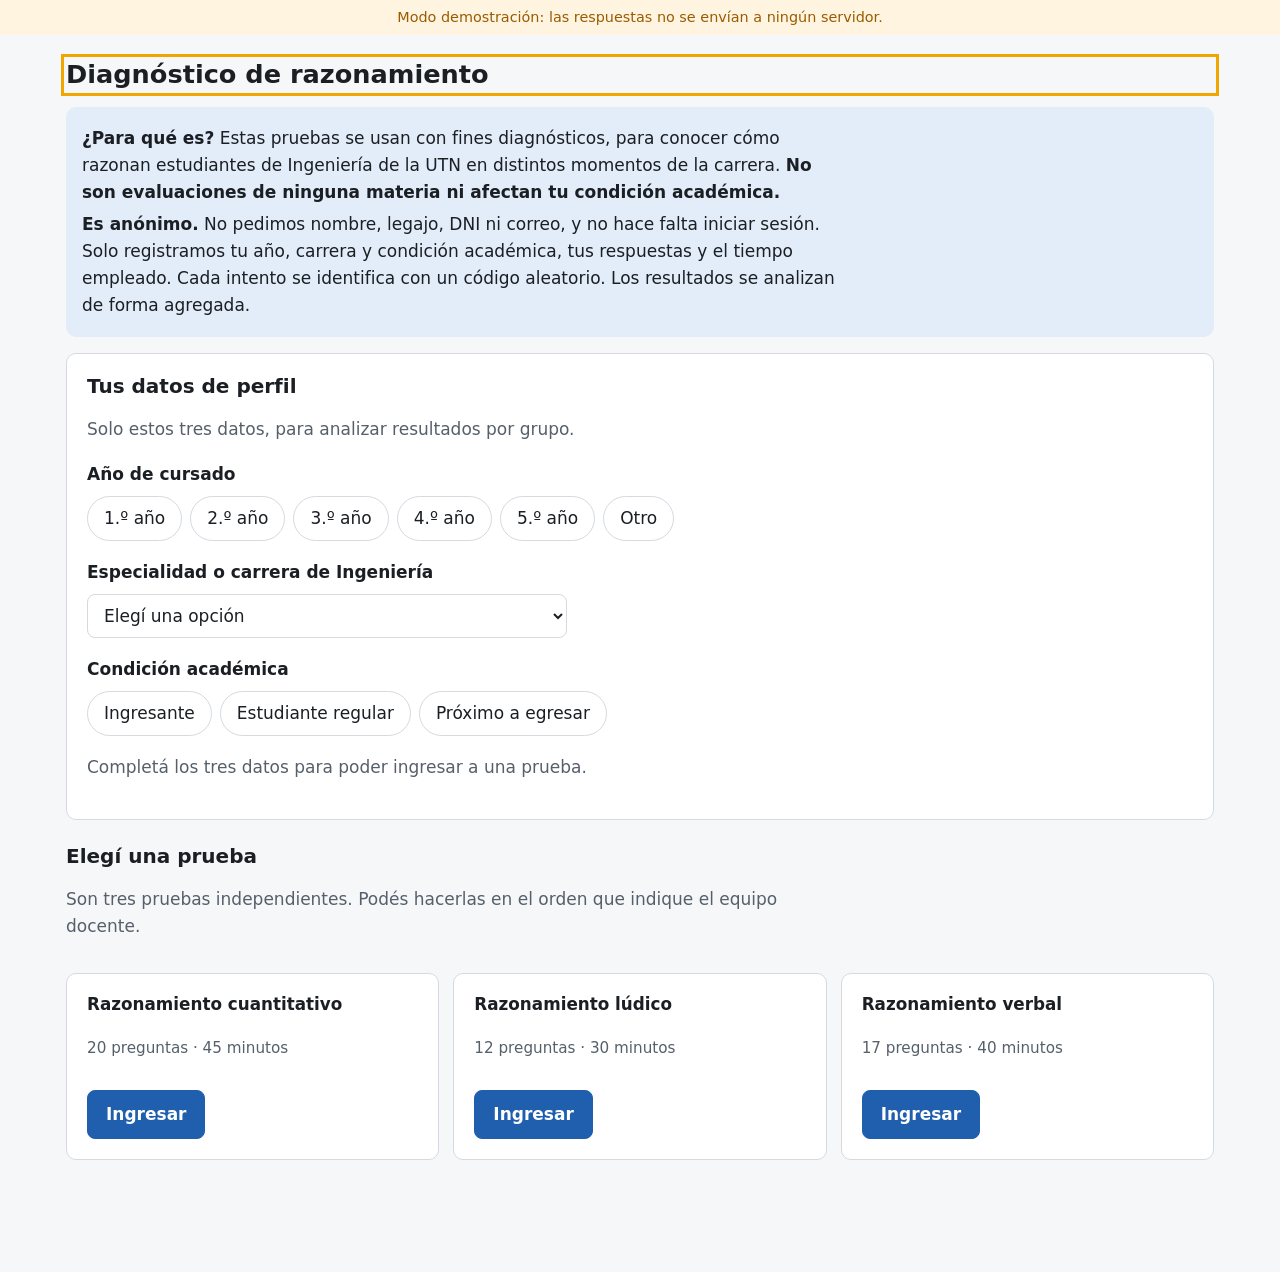
==== apps-script/Index.html @ efc40a33 "App de diagnóstico de razonamiento (ADM Test C) para Ingeniería UTN - App del estudiante (web/): per" ====
<!-- ARCHIVO GENERADO por tools/build.mjs a partir de web/. No editar a mano. -->
<!doctype html>
<html lang="es-AR">
<head>
  <meta charset="utf-8">
  <!-- URL del despliegue de Apps Script, solo si la app se aloja fuera de Apps Script.
       Vacío + abierto localmente = modo demostración (no envía nada). -->
  <meta name="adm-endpoint" content="">
  <title>Diagnóstico de razonamiento · UTN</title>
  <style>
:root {
  --bg: #f6f7f9;
  --surface: #ffffff;
  --surface-2: #eef1f5;
  --text: #1b1f24;
  --muted: #56606b;
  --border: #d5dae1;
  --accent: #1f5fae;
  --accent-contrast: #ffffff;
  --accent-soft: #e3edf9;
  --ok: #1d7a46;
  --warn: #9a5b00;
  --warn-soft: #fff4e0;
  --danger: #b3261e;
  --danger-soft: #fdecea;
  --focus: #f0a500;
  --radius: 10px;
  --read-width: 70ch;
  color-scheme: light;
}
@media (prefers-color-scheme: dark) {
  :root {
    --bg: #111418;
    --surface: #1a1f25;
    --surface-2: #232a32;
    --text: #e7eaee;
    --muted: #a3adb8;
    --border: #36404b;
    --accent: #7fb0f0;
    --accent-contrast: #0c1726;
    --accent-soft: #1d2d42;
    --ok: #6fd39b;
    --warn: #f3b760;
    --warn-soft: #3a2b12;
    --danger: #ff8a80;
    --danger-soft: #3d1c1a;
    color-scheme: dark;
  }
}

* { box-sizing: border-box; }
html { -webkit-text-size-adjust: 100%; }
body {
  margin: 0;
  background: var(--bg);
  color: var(--text);
  font: 17px/1.6 system-ui, -apple-system, "Segoe UI", Roboto, "Helvetica Neue", Arial, sans-serif;
}
main { max-width: 1180px; margin: 0 auto; padding: 16px 16px 96px; outline: none; }
h1, h2, h3 { line-height: 1.25; }
h1 { font-size: 1.6rem; margin: .5rem 0 1rem; }
h2 { font-size: 1.25rem; margin: 1.5rem 0 .75rem; }
h3 { font-size: 1.05rem; margin: 1rem 0 .5rem; }
p, li { max-width: var(--read-width); }
a { color: var(--accent); }
.muted { color: var(--muted); }
.loading { color: var(--muted); }

:focus-visible { outline: 3px solid var(--focus); outline-offset: 2px; }

.sr-only {
  position: absolute !important; width: 1px; height: 1px; padding: 0; margin: -1px;
  overflow: hidden; clip: rect(0 0 0 0); white-space: nowrap; border: 0;
}
.skip-link { position: absolute; left: 8px; top: -48px; background: var(--surface); padding: 8px 12px; z-index: 50; border-radius: 6px; }
.skip-link:focus { top: 8px; }
.demo-banner { background: var(--warn-soft); color: var(--warn); text-align: center; padding: 6px 12px; font-size: .9rem; }

/* ---------- Tarjetas y formularios ---------- */
.card {
  background: var(--surface); border: 1px solid var(--border); border-radius: var(--radius);
  padding: 20px; margin: 16px 0;
}
.notice { background: var(--accent-soft); border-radius: var(--radius); padding: 14px 16px; margin: 16px 0; }
.notice.warn { background: var(--warn-soft); color: var(--text); border-left: 4px solid var(--warn); }
.notice.danger { background: var(--danger-soft); border-left: 4px solid var(--danger); }
.notice p { margin: .25rem 0; }

fieldset { border: 0; padding: 0; margin: 0 0 18px; min-width: 0; }
legend { font-weight: 600; margin-bottom: 8px; padding: 0; }
.choice-row { display: flex; flex-wrap: wrap; gap: 8px; }
.chip { position: relative; }
.chip input { position: absolute; opacity: 0; inset: 0; margin: 0; cursor: pointer; }
.chip span {
  display: inline-block; padding: 8px 16px; border: 1px solid var(--border); border-radius: 999px;
  background: var(--surface); cursor: pointer; user-select: none;
}
.chip input:checked + span { background: var(--accent); color: var(--accent-contrast); border-color: var(--accent); }
.chip input:focus-visible + span { outline: 3px solid var(--focus); outline-offset: 2px; }
select {
  font: inherit; color: var(--text); background: var(--surface); border: 1px solid var(--border);
  border-radius: 8px; padding: 10px 12px; width: 100%; max-width: 480px;
}

.btn {
  font: inherit; font-weight: 600; cursor: pointer; border-radius: 8px; padding: 10px 18px;
  border: 1px solid var(--accent); background: var(--accent); color: var(--accent-contrast);
  min-height: 44px; display: inline-flex; align-items: center; gap: 6px; text-decoration: none;
}
.btn.secondary { background: transparent; color: var(--accent); }
.btn.ghost { background: transparent; border-color: transparent; color: var(--accent); padding-inline: 8px; }
.btn.danger { background: var(--danger); border-color: var(--danger); color: #fff; }
.btn[disabled] { opacity: .5; cursor: not-allowed; }
.actions { display: flex; flex-wrap: wrap; gap: 10px; margin-top: 16px; align-items: center; }

.tests { display: grid; gap: 14px; grid-template-columns: repeat(auto-fit, minmax(260px, 1fr)); }
.test-card { display: flex; flex-direction: column; gap: 6px; }
.test-card h3 { margin: 0; }
.test-card .meta { color: var(--muted); font-size: .95rem; }
.test-card .actions { margin-top: auto; padding-top: 8px; }
.badge { display: inline-block; font-size: .8rem; padding: 2px 8px; border-radius: 999px; background: var(--surface-2); color: var(--muted); }
.badge.warn { background: var(--warn-soft); color: var(--warn); }

dl.facts { display: grid; grid-template-columns: max-content 1fr; gap: 4px 16px; margin: 0; }
dl.facts dt { color: var(--muted); }
dl.facts dd { margin: 0; font-weight: 600; }

/* ---------- Barra de la prueba ---------- */
.test-bar {
  position: sticky; top: 0; z-index: 10; background: var(--surface); border-bottom: 1px solid var(--border);
  margin: -16px -16px 16px; padding: 10px 16px; display: flex; flex-wrap: wrap; gap: 8px 16px; align-items: center;
}
.test-bar .title { font-weight: 700; margin-right: auto; }
.timer {
  font-variant-numeric: tabular-nums; font-weight: 700; font-size: 1.15rem; padding: 4px 12px;
  border-radius: 8px; background: var(--surface-2);
}
.timer.warn { background: var(--warn-soft); color: var(--warn); }
.timer.danger { background: var(--danger-soft); color: var(--danger); }
.progress { color: var(--muted); font-size: .95rem; }

/* ---------- Layout pregunta + material ---------- */
.test-layout { display: grid; gap: 20px; }
.test-layout.with-material { grid-template-columns: minmax(0, 1fr); }
@media (min-width: 960px) {
  .test-layout.with-material { grid-template-columns: minmax(0, 1fr) minmax(0, 1.1fr); align-items: start; }
  .material { position: sticky; top: 76px; max-height: calc(100vh - 96px); overflow: auto; }
  .material-toggle { display: none !important; }
  .material .material-body[hidden] { display: block !important; }
}
.material {
  background: var(--surface); border: 1px solid var(--border); border-radius: var(--radius); padding: 16px 20px;
}
.material h2 { margin: 0 0 .5rem; font-size: 1.05rem; }
.material-head { display: flex; justify-content: space-between; align-items: center; gap: 8px; }
.material-body { font-size: 1rem; line-height: 1.7; }
.material-body p { text-indent: 0; }
.material-body strong { background: var(--accent-soft); padding: 0 2px; border-radius: 3px; }
ul.rules { padding-left: 1.2em; }
ul.rules li { margin: .3rem 0; }
@media (max-width: 959px) {
  .material-body { max-height: 55vh; overflow: auto; }
}

.question { background: var(--surface); border: 1px solid var(--border); border-radius: var(--radius); padding: 20px; }
.part-head { font-size: .95rem; margin-bottom: 12px; }
.part-head summary { cursor: pointer; font-weight: 600; color: var(--accent); }
.part-head .consigna { color: var(--muted); margin: .5rem 0 0; }
.q-number { font-size: 1.1rem; font-weight: 700; margin: 0 0 10px; }
.stem { margin-bottom: 16px; }
.stem p { margin: .5rem 0; }
.common { text-align: center; margin: 8px 0 14px; }
table.quantities { width: 100%; border-collapse: collapse; margin: 6px 0 18px; table-layout: fixed; }
table.quantities th, table.quantities td { border: 1px solid var(--border); padding: 10px 12px; text-align: center; vertical-align: middle; }
table.quantities th { background: var(--surface-2); }
blockquote.stimulus { margin: 0 0 14px; padding: 10px 16px; border-left: 4px solid var(--accent); background: var(--surface-2); border-radius: 0 8px 8px 0; }
blockquote.stimulus p { margin: .4rem 0; }
ol.roman { list-style: upper-roman; padding-left: 2.4em; }
ol.roman li { margin: .3rem 0; }

.options { display: grid; gap: 8px; }
.option {
  display: grid; grid-template-columns: auto auto 1fr; gap: 10px; align-items: center;
  border: 1px solid var(--border); border-radius: 8px; padding: 10px 14px; cursor: pointer; background: var(--surface);
}
.option:hover { border-color: var(--accent); }
.option input { width: 20px; height: 20px; margin: 0; accent-color: var(--accent); }
.option .letter { font-weight: 700; min-width: 1.4em; }
.option:has(input:checked) { border-color: var(--accent); background: var(--accent-soft); box-shadow: inset 0 0 0 1px var(--accent); }
.q-nav { display: grid; grid-template-columns: auto 1fr auto; gap: 10px; align-items: center; margin-top: 18px; }
.q-nav [data-accion=limpiar] { justify-self: center; }
@media (max-width: 480px) {
  .q-nav { grid-template-columns: 1fr 1fr; }
  .q-nav [data-accion=sig] { grid-column: 2; grid-row: 1; justify-content: center; }
  .q-nav [data-accion=ant] { justify-content: center; }
  .q-nav [data-accion=limpiar] { grid-column: 1 / -1; }
}

.grid-nav { margin-top: 20px; }
.grid-nav ol { list-style: none; padding: 0; margin: 0; display: flex; flex-wrap: wrap; gap: 6px; }
.grid-nav button {
  font: inherit; min-width: 44px; min-height: 44px; border-radius: 8px; cursor: pointer;
  border: 1px solid var(--border); background: var(--surface); color: var(--text);
}
.grid-nav button.answered { background: var(--accent-soft); border-color: var(--accent); }
.grid-nav button[aria-current="step"] { outline: 2px solid var(--accent); outline-offset: 1px; font-weight: 700; }
.legend-keys { display: flex; gap: 14px; font-size: .85rem; color: var(--muted); margin-top: 8px; flex-wrap: wrap; }
.legend-keys span::before { content: ""; display: inline-block; width: 12px; height: 12px; border-radius: 3px; margin-right: 6px; vertical-align: -1px; border: 1px solid var(--border); }
.legend-keys .k-ans::before { background: var(--accent-soft); border-color: var(--accent); }

/* ---------- Revisión ---------- */
table.review { width: 100%; border-collapse: collapse; }
table.review th, table.review td { text-align: left; padding: 8px 10px; border-bottom: 1px solid var(--border); }
table.review td.missing { color: var(--warn); font-weight: 600; }
.review-wrap { overflow-x: auto; }

/* ---------- Matemática ---------- */
.math { font-family: "Cambria Math", "STIX Two Math", "Times New Roman", serif; font-size: 1.12em; white-space: nowrap; }
.math i { font-style: italic; }
.math sup { font-size: .7em; line-height: 0; }
.math-block { text-align: left; }
.math-frac { display: inline-flex; flex-direction: column; vertical-align: middle; text-align: center; margin: 0 .15em; line-height: 1.2; }
.math-frac .num { border-bottom: 1px solid currentColor; padding: 0 .2em; }
.math-frac .den { padding: 0 .2em; }
.math-root { white-space: nowrap; }
.math-root .idx { font-size: .6em; margin-right: -.45em; vertical-align: .9em; line-height: 0; }
.math-root .rad { font-size: 1.1em; }
.math-root .radicand { border-top: 1px solid currentColor; padding: 0 .1em; }

/* ---------- Diálogo ---------- */
dialog {
  border: 1px solid var(--border); border-radius: var(--radius); background: var(--surface); color: var(--text);
  max-width: min(560px, calc(100vw - 32px)); padding: 20px 22px;
}
dialog::backdrop { background: rgba(0, 0, 0, .45); }
dialog h2 { margin-top: 0; }
.dlg-actions { display: flex; flex-wrap: wrap; gap: 10px; justify-content: flex-end; margin-top: 18px; }

@media (max-width: 600px) {
  body { font-size: 16.5px; }
  .card, .question { padding: 16px; }
  .test-bar .title { flex-basis: 100%; }
  table.quantities th, table.quantities td { padding: 8px 6px; }
}
@media (prefers-reduced-motion: reduce) { * { scroll-behavior: auto !important; } }

/* ---------- Código de acceso y resultado ---------- */
.code-input {
  font: inherit; font-size: 1.3rem; letter-spacing: .15em; text-transform: uppercase;
  color: var(--text); background: var(--surface); border: 1px solid var(--border); border-radius: 8px;
  padding: 10px 14px; width: 100%; max-width: 280px;
}
.code-input[aria-invalid="true"] { border-color: var(--danger); }
.form-error { color: var(--danger); font-weight: 600; min-height: 1.6em; margin: .5rem 0 0; }
.result-pct { margin: .25rem 0 .75rem; }
.result-pct .big { display: block; font-size: 2.6rem; font-weight: 800; line-height: 1.1; color: var(--accent); }

</style>
</head>
<body>
  <a class="skip-link" href="#app">Saltar al contenido</a>
  <div id="demo-banner" class="demo-banner" hidden>
    Modo demostración: las respuestas no se envían a ningún servidor.
  </div>
  <main id="app" tabindex="-1">
    <p class="loading">Cargando…</p>
    <noscript>Esta aplicación necesita JavaScript habilitado.</noscript>
  </main>
  <div id="sr-live" class="sr-only" aria-live="polite" aria-atomic="true"></div>
  <div id="sr-alert" class="sr-only" role="alert" aria-atomic="true"></div>

  <dialog id="dlg" aria-labelledby="dlg-title" aria-describedby="dlg-body">
    <h2 id="dlg-title"></h2>
    <div id="dlg-body"></div>
    <div class="dlg-actions" id="dlg-actions"></div>
  </dialog>

  <script>
/*
 * Contenido de las tres pruebas del "ADM Test C (práctica)".
 * Transcripción fiel del PDF, en el mismo orden. NO contiene la clave de
 * respuestas: la clave vive solo en el servidor (apps-script/Clave.gs).
 *
 * Las fórmulas se escriben en HTML (sup/sub, fracciones y raíces con CSS) y
 * cada expresión matemática lleva una lectura textual para lectores de
 * pantalla (clase .sr-only).
 *
 * Los campos `revision` documentan decisiones de transcripción para el
 * equipo docente; no se muestran a los estudiantes.
 */
(function (root) {
  'use strict';

  // Fracción apilada con lectura accesible "num sobre den".
  function frac(num, den, lectura) {
    return '<span class="math-frac" aria-hidden="true"><span class="num">' + num +
      '</span><span class="den">' + den + '</span></span><span class="sr-only">' +
      (lectura || '(' + num + ') sobre (' + den + ')') + '</span>';
  }
  // Raíz con índice opcional y radicando con vínculo (overline).
  function raiz(indice, radicando, lectura) {
    return '<span class="math-root" aria-hidden="true">' +
      (indice ? '<sup class="idx">' + indice + '</sup>' : '') +
      '<span class="rad">√</span><span class="radicand">' + radicando + '</span></span>' +
      '<span class="sr-only">' + lectura + '</span>';
  }
  function m(html) { return '<span class="math">' + html + '</span>'; }

  var COMPARACION = [
    { key: 'A', html: 'La cantidad A es mayor.' },
    { key: 'B', html: 'La cantidad B es mayor.' },
    { key: 'C', html: 'Las dos cantidades son iguales.' },
    { key: 'D', html: 'Con la información provista no se puede determinar la relación.' }
  ];
  function op(a, b, c, d, e) {
    var out = [];
    var arr = [a, b, c, d, e];
    for (var i = 0; i < arr.length; i++) {
      if (arr[i] !== undefined) out.push({ key: 'ABCDE'.charAt(i), html: arr[i] });
    }
    return out;
  }

  /* ------------------------------------------------------------------ */
  /* 1. RAZONAMIENTO CUANTITATIVO                                        */
  /* ------------------------------------------------------------------ */
  var cuantitativo = {
    id: 'cuantitativo',
    titulo: 'Razonamiento cuantitativo',
    minutos: 45,
    proposito: 'Mide la habilidad para usar conceptos matemáticos básicos en situaciones que exigen sentido común y discernimiento. No es un examen de matemática: en la mayoría de los casos se trata de interpretar datos y llegar a la respuesta con recursos mínimos.',
    reglasExtra: [
      'No se permite el uso de calculadora. Podés usar papel para notas y cálculos.',
      'Parte A (preguntas 1 a 10): comparación de cantidades, 4 opciones.',
      'Parte B (preguntas 11 a 20): resolución de problemas, 5 opciones.'
    ],
    partes: {
      A: {
        titulo: 'Parte A · Comparación de cantidades',
        consigna: 'Cada una de las preguntas 1 – 10 consiste en dos cantidades, <strong>CANTIDAD A</strong> y <strong>CANTIDAD B</strong>. Cuando existe información en común para ambas cantidades, ésta aparece en el centro, por encima de las dos cantidades. Usted debe comparar las cantidades A y B y responder con la opción (A, B, C, o D) que considere la mejor. Hay sólo <strong>UNA</strong> respuesta correcta para cada pregunta.'
      },
      B: {
        titulo: 'Parte B · Resolución de problemas',
        consigna: 'Cada una de las preguntas 11 – 20 tiene cinco opciones. Elija la que considere la mejor. Hay sólo <strong>UNA</strong> respuesta correcta para cada pregunta.'
      }
    },
    grupos: {},
    items: [
      { n: 1, parte: 'A', comun: '',
        cantidadA: m('<i>x</i><sup>2</sup> + <i>y</i>'),
        cantidadB: m('<i>x</i><sup>2</sup> − <i>y</i>'),
        opciones: COMPARACION },
      { n: 2, parte: 'A',
        comun: 'Para todo <i>x</i>, sea ' + m('<i>x</i><sup>2</sup> − 7<i>x</i> − 8 = (<i>x</i> − <i>p</i>)(<i>x</i> − <i>q</i>)'),
        cantidadA: m('<i>p</i>'), cantidadB: m('<i>q</i>'), opciones: COMPARACION },
      { n: 3, parte: 'A',
        comun: 'El promedio (media aritmética) de 2 enteros positivos es igual a 31. Cada uno de los enteros es mayor que 26.',
        cantidadA: 'El mayor de los dos enteros.', cantidadB: '36', opciones: COMPARACION },
      { n: 4, parte: 'A',
        comun: 'Para todo número real <i>p</i> y <i>r</i>, sea ' + m('<i>p</i> Ψ <i>r</i> = <i>pr</i> − <i>p</i> + <i>r</i>'),
        cantidadA: m('(−4) Ψ 5'), cantidadB: m('5 Ψ (−4)'), opciones: COMPARACION,
        revision: 'El operador del PDF es la letra griega Ψ (psi); se transcribió igual.' },
      { n: 5, parte: 'A',
        comun: 'Juana es más alta que Pedro y Pedro es más bajo que Laura',
        cantidadA: 'La altura de Juana', cantidadB: 'La altura de Laura', opciones: COMPARACION },
      { n: 6, parte: 'A', comun: '',
        cantidadA: 'El menor entero positivo que es divisible por 14 y 21',
        cantidadB: 'El menor entero positivo que es divisible por 14 y 28', opciones: COMPARACION },
      { n: 7, parte: 'A', comun: '',
        cantidadA: 'El valor del dato que se encuentra a 2,5 desvíos estándar de la media en un conjunto de datos cuyo desvío estándar es 3,0 y cuya media es 20,0',
        cantidadB: '27,5', opciones: COMPARACION },
      { n: 8, parte: 'A',
        comun: m('2<sup><i>n</i>+1</sup> = 126') + '<span class="sr-only"> (2 elevado a la n más 1, igual a 126)</span>',
        cantidadA: m('<i>n</i>'), cantidadB: '6', opciones: COMPARACION },
      { n: 9, parte: 'A',
        comun: m('<i>x</i> ≠ 2'),
        cantidadA: m('−|<i>x</i> − 2|') + '<span class="sr-only"> (menos el valor absoluto de x menos 2)</span>',
        cantidadB: m('|−<i>x</i> + 2|') + '<span class="sr-only"> (valor absoluto de menos x más 2)</span>',
        opciones: COMPARACION },
      { n: 10, parte: 'A',
        comun: m('7<i>x</i> + 3<i>y</i> = 12') + '<br>' + m('21<i>x</i> + 9<i>y</i> = 36'),
        cantidadA: m('<i>x</i>'), cantidadB: m('<i>y</i>'), opciones: COMPARACION },

      { n: 11, parte: 'B',
        enunciado: '<i>n</i> es un múltiplo de 5 y <i>n</i> es un múltiplo de 9. ¿Cuál(es) de las siguientes afirmaciones <strong><u>DEBE(N)</u></strong> ser verdadera(s)?' +
          '<ol class="roman"><li>n es impar</li><li>n es igual a 45</li><li>n es múltiplo de 15</li></ol>',
        opciones: op('Sólo I', 'Sólo II', 'Sólo III', 'I, II y III', 'Ninguna de las tres') },
      { n: 12, parte: 'B',
        enunciado: 'En una elección 20% de la gente que votó era del Partido X y el resto de los votantes era del Partido Y. Al decidir sobre cierto asunto todos los miembros votantes del Partido X votaron por NO y 60% del grupo total de votantes votaron por NO. ¿Qué porcentaje de los miembros del Partido Y votaron por NO?',
        opciones: op('20%', '40%', '50%', '60%', '100%') },
      { n: 13, parte: 'B',
        enunciado: 'Si se define la operación <span class="math">*</span> de la siguiente manera:' +
          '<p class="math-block">Para todo entero <i>m</i> tal que <i>m</i> es par, ' +
          m('(<i>m</i>)<sup>*</sup> = ' + raiz('<i>m</i>', '−<i>m</i>', 'raíz de índice m de menos m')) + '</p>' +
          '<p class="math-block">Para todo entero <i>m</i> tal que <i>m</i> es impar, ' +
          m('(<i>m</i>)<sup>*</sup> = ' + raiz('<i>m</i>', '<i>m</i>', 'raíz de índice m de m')) + '</p>' +
          'Entonces ¿cuál es el valor de ' + m('(2)<sup>*</sup> × (3)<sup>*</sup>') + '?',
        opciones: op(
          m(raiz('6', '6', 'raíz sexta de 6')),
          m(raiz('', '2', 'raíz cuadrada de 2') + ' × ' + raiz('3', '3', 'raíz cúbica de 3')),
          '6', '36', 'No tiene solución entre los números reales'),
        revision: 'En el PDF el índice de la raíz de la opción B es muy pequeño; el texto extraído confirma √2 × ∛3.' },
      { n: 14, parte: 'B',
        enunciado: m('(2<i>uv</i>)<sup>2</sup> + (<i>u</i><sup>2</sup> − <i>v</i><sup>2</sup>)<sup>2</sup> =') +
          '<span class="sr-only"> (2uv) al cuadrado más (u cuadrado menos v cuadrado) al cuadrado, igual a</span>',
        opciones: op(
          m('2<i>uv</i>'),
          m('<i>u</i><sup>2</sup> − <i>v</i><sup>2</sup>'),
          m('<i>u</i><sup>2</sup> + <i>v</i><sup>2</sup>'),
          m('(2<i>uv</i>)<sup>2</sup> + (<i>u</i><sup>2</sup> + <i>v</i><sup>2</sup>)<sup>2</sup>'),
          m('(<i>u</i><sup>2</sup> + <i>v</i><sup>2</sup>)<sup>2</sup>')) },
      { n: 15, parte: 'B',
        enunciado: 'María puede cortar el pasto de su jardín en <strong><i>x</i></strong> horas. Dos horas después de que María comenzara a cortar el pasto de su jardín comenzó a llover y María interrumpió su trabajo ¿Qué porción de su jardín quedó con el pasto sin cortar?',
        opciones: op(
          m(frac('2 − <i>x</i>', '<i>x</i>', '(2 menos x) sobre x')),
          m(frac('<i>x</i>', '2', 'x sobre 2')),
          m('<i>x</i> − 2'),
          m(frac('<i>x</i> − 2', '2', '(x menos 2) sobre 2')),
          m(frac('<i>x</i> − 2', '<i>x</i>', '(x menos 2) sobre x'))) },
      { n: 16, parte: 'B',
        enunciado: '<p class="math-block">Conjunto <i>S</i> de datos: 128, 119, 207, 116, 116, 107<br>Conjunto <i>R</i> de datos: 1579, 1548, 1600, 1567, 1500</p>¿En cuántas unidades es el rango del conjunto <i>S</i> mayor que el rango del conjunto <i>R</i>?',
        opciones: op('0', '10', '20', '30', '35') },
      { n: 17, parte: 'B',
        enunciado: 'Si <i>a</i> y <i>b</i> son enteros positivos pares ¿cuál(es) de los siguientes valores <strong><u>DEBE(N)</u></strong> ser par(es)?' +
          '<ol class="roman">' +
          '<li>' + m('<i>a</i><sup><i>b</i></sup>') + '<span class="sr-only"> (a elevado a la b)</span></li>' +
          '<li>' + m('(<i>a</i> + 1)<sup><i>b</i></sup>') + '<span class="sr-only"> (a más 1, elevado a la b)</span></li>' +
          '<li>' + m('<i>a</i><sup>(<i>b</i>+1)</sup>') + '<span class="sr-only"> (a elevado a la b más 1)</span></li></ol>',
        opciones: op('Sólo I', 'Sólo II', 'I y II solamente', 'I y III solamente', 'I, II y III') },
      { n: 18, parte: 'B',
        enunciado: 'La suma de dos números, <strong><i>x</i></strong> e <strong><i>y</i></strong>, es igual a dos veces su producto. Si <strong><i>x</i></strong> = 3 ¿cuál es el valor de <strong><i>y</i></strong>?',
        opciones: op(m(frac('1', '8')), m(frac('3', '5')), m(frac('3', '2')), m(frac('5', '3')), m(frac('7', '3'))) },
      { n: 19, parte: 'B',
        enunciado: 'Se tira una moneda 5 veces ¿Cuál es la probabilidad de que salga cara <strong><u>por lo menos</u></strong> una vez?',
        opciones: op(m(frac('1', '2')), m(frac('1', '5')), m(frac('1', '16')), m(frac('1', '32')), m(frac('31', '32'))) },
      { n: 20, parte: 'B',
        enunciado: '<strong><i>S</i></strong> es la suma de tres enteros consecutivos, el mayor de los cuales es <strong><i>x</i></strong>. En términos de <strong><i>S</i></strong> ¿cuál de las siguientes es la suma de tres enteros consecutivos, el menor de los cuales es <strong><i>x</i></strong>?',
        opciones: op(m('<i>S</i> − 6'), m('<i>S</i> − 3'), m('<i>S</i> + 3'), m('<i>S</i> + 6'), m('2<i>S</i>')) }
    ]
  };

  /* ------------------------------------------------------------------ */
  /* 2. RAZONAMIENTO LÚDICO                                              */
  /* ------------------------------------------------------------------ */
  var ludico = {
    id: 'ludico',
    titulo: 'Razonamiento lúdico',
    minutos: 30,
    proposito: 'Explora la habilidad para entender una estructura de relaciones entre personas, lugares, objetos o eventos ficticios, deducir nueva información a partir de esas relaciones y tomar decisiones que respeten las condiciones del problema.',
    reglasExtra: [
      'Las preguntas se agrupan en dos situaciones. Las reglas de cada situación se muestran junto a sus preguntas y podés volver a consultarlas en cualquier momento.',
      'Todas las preguntas tienen 5 opciones.'
    ],
    consigna: 'Cada pregunta está basada en una situación y un conjunto de condiciones, reglas y/o restricciones. Para cada pregunta elija la opción que considere la mejor. Hay sólo <strong>UNA</strong> respuesta correcta para cada pregunta.',
    partes: {},
    grupos: {
      futbol: {
        titulo: 'Preguntas 1 – 5 · Situación y reglas',
        etiqueta: 'reglas',
        html: '<p>En una división regional de fútbol hay seis equipos: J, K, L, M, N y O. Durante la temporada, todos los equipos juegan a las 10 de la mañana de cada sábado. Cada equipo debe jugar contra cada uno de los otros equipos una y sólo una vez durante toda la temporada.</p>' +
          '<ul class="rules"><li>J juega primero contra M y segundo contra O</li><li>K juega primero N y tercero contra L</li><li>L juega primero contra O</li></ul>',
        revision: 'Regla 2: el PDF dice "K juega primero N" (sin "contra"). Se mantuvo literal.'
      },
      oficinas: {
        titulo: 'Preguntas 6 – 12 · Situación y reglas',
        etiqueta: 'reglas',
        html: '<p>Siete empleados — J, K, L, M, N, O y P — serán asignados a cuatro oficinas — 101, 102, 103 y 104. A cada una de las tres primeras oficinas podrán ser asignados dos empleados. A la oficina 104 se podrá asignar solamente un empleado.</p>' +
          '<ul class="rules"><li>Ni J ni N serán asignados a una oficina con K</li><li>L no será asignado a una oficina con M</li><li>Si O no es asignado a una oficina con M, entonces O es asignado a una oficina con P</li></ul>'
      }
    },
    items: [
      { n: 1, grupo: 'futbol', enunciado: '¿Cuál de las siguientes opciones representa los pares de equipos que juegan el primer sábado?',
        opciones: op('J y K; L y O; M y N', 'J y K; L y N; M y O', 'J y L; K y N; M y O', 'J y M; K y L; N y O', 'J y M; K y N; L y O') },
      { n: 2, grupo: 'futbol', enunciado: '¿Contra cuál de los siguientes equipos K debe jugar segundo?',
        opciones: op('J', 'L', 'M', 'N', 'O') },
      { n: 3, grupo: 'futbol', enunciado: '¿Cuál es el número total de partidos que cada equipo debe jugar durante la temporada?',
        opciones: op('3', '4', '5', '6', '7') },
      { n: 4, grupo: 'futbol', enunciado: 'Si M gana 5 partidos ¿cuál de las siguientes afirmaciones debe ser verdadera?',
        opciones: op('J pierde 5 partidos', 'J gana 4 partidos', 'J gana su primer partido', 'K gana 5 partidos', 'K pierde por lo menos un partido') },
      { n: 5, grupo: 'futbol', enunciado: 'El último conjunto de partidos podría ser entre los equipos',
        opciones: op('J y K; L y O; M y N', 'J y L; K y O; M y N', 'J y M; K y L; N y O', 'J y N; K y L; M y O', 'J y O; K y N; L y M') },
      { n: 6, grupo: 'oficinas', enunciado: '¿Cuáles de los siguientes tres pares de empleados pueden ser asignados a las tres primeras oficinas?',
        opciones: op('J y N; K y P; L y M', 'J y N; K y L; O y P', 'J y K; L y P; N y O', 'J y L; K y N; M y O', 'J y P; L y N; K y O') },
      { n: 7, grupo: 'oficinas', enunciado: 'Si L es asignado a una oficina con P ¿cuál de las siguientes afirmaciones debe ser verdadera?',
        opciones: op('K es asignado a una oficina con M', 'K es asignado a una oficina con N', 'J es asignado a una oficina con M', 'K es asignado a la 104', 'J es asignado a la 104') },
      { n: 8, grupo: 'oficinas', enunciado: 'Si L es asignado a la 104 ¿Cuál de los siguientes debe ser asignado a una oficina con J?',
        opciones: op('K', 'M', 'N', 'O', 'P') },
      { n: 9, grupo: 'oficinas', enunciado: 'Si J es asignado a una oficina con M ¿cuál de las siguientes afirmaciones debe ser verdadera?',
        opciones: op('K es asignado a la 104', 'L es asignado a la 104', 'N es asignado a la 104', 'L es asignado a una oficina con K o con N', 'P es asignado a una oficina con K o con N') },
      { n: 10, grupo: 'oficinas', enunciado: 'Si K es asignado a una oficina con P ¿cuál de las siguientes es una lista completa y exacta de los empleados que podrían ser asignados a la 104?',
        opciones: op('J', 'L', 'J, L', 'L, N', 'J, L, N') },
      { n: 11, grupo: 'oficinas', enunciado: 'Si P es asignado a una oficina con N ¿cuál de las siguientes afirmaciones <strong><u>NO PUEDE</u></strong> ser verdadera?',
        opciones: op('O es asignado a una oficina con M', 'K es asignado a una oficina con L', 'J es asignado a la 104', 'K es asignado a la 104', 'L es asignado a la 104') },
      { n: 12, grupo: 'oficinas', enunciado: 'Si P es asignado la 104 ¿cuál es el número total de posibles agrupamientos de los empleados en tres pares de compañeros de oficina?',
        opciones: op('1', '2', '3', '4', '5'),
        revision: 'El PDF dice "Si P es asignado la 104" (falta "a"). Se mantuvo literal.' }
    ]
  };

  /* ------------------------------------------------------------------ */
  /* 3. RAZONAMIENTO VERBAL                                              */
  /* ------------------------------------------------------------------ */
  var verbal = {
    id: 'verbal',
    titulo: 'Razonamiento verbal',
    minutos: 40,
    proposito: 'Mide la habilidad para razonar en situaciones en las que el uso del lenguaje es crucial para resolver problemas: comprensión de textos y análisis de argumentos.',
    reglasExtra: [
      'Parte A (preguntas 1 a 11): un texto corto con 4 preguntas y un texto largo con 7 preguntas. Los textos completos quedan disponibles durante toda la prueba.',
      'Parte B (preguntas 12 a 17): razonamiento crítico sobre situaciones diversas.',
      'Respondé usando solo la lógica interna del texto, sin recurrir a conocimientos previos sobre el tema.'
    ],
    partes: {
      A: {
        titulo: 'Parte A · Manejo de texto',
        consigna: 'Cada texto de este grupo está seguido por preguntas basadas en su contenido. Después de leer el texto elija la mejor opción para responder la correspondiente pregunta. Responda cada pregunta sobre la base de lo que está <strong>explícito</strong> o <strong>implícito</strong> en el texto.'
      },
      B: {
        titulo: 'Parte B · Razonamiento crítico',
        consigna: 'Analice la situación sobre la cual se basa cada una de las siguientes preguntas. Luego elija la opción que representa la mejor respuesta.'
      }
    },
    grupos: {
      piel: {
        titulo: 'Texto de las preguntas 1 – 4',
        etiqueta: 'texto',
        html: '<p>Aunque gran cantidad de organismos patogénicos constantemente se ponen en contacto con la piel, éstos hallan en ella un medio ambiente muy desfavorable y, si no existe una herida, tienen gran dificultad para colonizarla. Esta capacidad “auto-esterilizante” de la piel es resultado de la tendencia que tienen todos los ecosistemas bien desarrollados hacia la homeostasis, o el mantenimiento del status quo.</p>' +
          '<p>Las especies que típicamente viven en el suelo, agua y otras partes raramente se reproducen en la piel. La piel indemne es también desfavorable para la mayor parte de los patógenos humanos. La piel es demasiado ácida o demasiado árida para algunas especies. El constante recambio de las capas superficiales de la piel dificulta aún más la posibilidad de que se establezcan invasores. El mecanismo de defensa más interesante, sin embargo, es resultado de las actividades metabólicas de la <strong>flora residente</strong>. Los <strong>ácidos grasos insaturados</strong>, un importante componente de los lípidos que se encuentran en <strong>el sebo que se junta en la superficie de la piel</strong>, inhiben el crecimiento de varios <strong>patógenos cutáneos bacterianos y micóticos</strong> (hongos). Estos ácidos son el producto metabólico de <strong>ciertos miembros gram-positivos de la comunidad cutánea</strong>, los cuales degradan los <strong>lípidos más complejos</strong> que se encuentran en secreciones de sebo más nuevas.</p>'
      },
      tolstoi: {
        titulo: 'Texto de las preguntas 5 – 11',
        etiqueta: 'texto',
        html: '<p><strong>“Las obras maestras son mudas,” escribió Flaubert. “Tienen el aspecto sereno de los mismísimos productos de la naturaleza, de los grandes animales y las montañas.”</strong> Flaubert bien podría haber estado hablando de <i>La Guerra y la Paz</i>, aquella obra vasta, silenciosa, insondable y simple que provoca un sinfín de preguntas a través de la majestuosidad de su ser. La simpleza de Tolstoi es “arrolladora”, dice Bayley, el crítico, “desconcertante” porque proviene de “la impresión casual que Tolstoi tiene de que el mundo es tal cual él lo ve.” Al igual que otros escritores rusos del siglo XIX, Tolstoi es “notable” porque “dice lo que quiere decir”, pero se aparta de todos los demás y de la mayor parte de los escritores occidentales por su identificación con la vida, identificación que es tan completa que nos hace olvidar que es un artista. Él es el centro de su trabajo pero su egocentrismo es de una clase especial. Goethe, por ejemplo, dice Bayley, “se preocupaba nada más que por él mismo. Tolstoi era nada más que él mismo.”</p>' +
          '<p>A pesar de sus variados modos de escritura y de la multiplicidad de personajes en su ficción, Tolstoi y su obra son uno. La famosa “conversión” en su adultez media, relatada con emoción en <i>Confesión</i>, fue la cumbre de su vida espiritual temprana y no un desvío de ella. Los cambios aparentemente fundamentales que lo llevaron de la narrativa épica a la parábola dogmática, de una actitud gozosa y optimista hacia la vida al pesimismo y al cinismo, de <i>La Guerra y la Paz</i> a <i>La Sonata Kreutzer</i>, provinieron de las mismas profundidades inquietas e impresionables de un espíritu independiente que anhelaba llegar a la verdad de su experiencia. “La verdad es mi héroe,” escribió Tolstoi en su juventud, cuando narraba las vicisitudes de la batalla de Sebastopol. La verdad siguió siendo su héroe — la suya propia, no la verdad de los otros. Los otros caían de bruces frente a Napoleón, creían que un solo hombre podría cambiar los destinos de naciones, adherían a rituales sin significado, formaban sus gustos de acuerdo a los cánones establecidos del arte. Tolstoi revirtió todos los preconceptos; y con cada reversión derrocó el “sistema”, la “máquina”, la creencia ungida externamente, el comportamiento convencional para así favorecer la vida asistemática, impulsiva, una vida de motivaciones internas y de soluciones basadas en el pensamiento independiente.</p>' +
          '<p>En su obra lo artificial y lo genuino son siempre exhibidos en dramática oposición: el supuestamente grande Napoleón y el verdaderamente grande e ignorado Capitán Tushin, o la verdadera experiencia en el campo de batalla de Nicolás Rostov y su posterior relato de la misma. Lo simple es siempre enfrentado a lo ornamentado, el conocimiento ganado de la experiencia a las aseveraciones de creencias prestadas. <strong>La mágica simpleza de Tolstoi</strong> es el producto de estas tensiones; su obra es un registro de las preguntas que se formuló a sí mismo y de las respuestas que encontró en su búsqueda. Los más grandes personajes de su narrativa ejemplifican esta búsqueda y su felicidad depende de la magnitud de sus respuestas. Tolstoi quería la felicidad pero sólo la felicidad ganada con esfuerzo, la realización emocional y la claridad intelectual que sólo podían venir como premio de un esfuerzo supremo. Despreciaba las satisfacciones menores.</p>'
      },
      serpientes: {
        titulo: 'Texto de las preguntas 13 – 14',
        etiqueta: 'texto',
        html: '<p>En cierta área pantanosa, tanto la muy venenosa serpiente de coral como una clase de serpiente mucho menos venenosa tienen bandas rojas, negras y blancas. A sólo 100 kilómetros de distancia, en un área más seca, la variedad local de serpiente de coral carece de bandas rojas. En ese mismo lugar, la especie de serpiente menos venenosa también carece de bandas rojas. La explicación es que, en ambos hábitats, la cuidadosa imitación de la serpiente de coral le garantiza a la variedad menos venenosa una cierta protección que de otro modo no tendría.</p>'
      }
    },
    items: [
      { n: 1, parte: 'A', grupo: 'piel', enunciado: 'El propósito principal del pasaje es',
        opciones: op('ofrecer un análisis de algunos procesos metabólicos',
          'detallar las maneras en que pueden ser inhibidos los hongos y las bacterias',
          'describir mecanismos con los que la piel se protege de patógenos',
          'analizar los métodos a través de los cuales los sistemas biológicos mantienen el status quo',
          'dar un ejemplo específico de las defensas básicas de la piel contra los patógenos') },
      { n: 2, parte: 'A', grupo: 'piel', enunciado: '¿A cuál de los siguientes elementos que aparecen en negrita en el texto se refiere la frase “<strong>flora residente</strong>”, también en negrita?',
        opciones: op('ácidos grasos insaturados', 'el sebo que se junta en la superficie de la piel',
          'patógenos cutáneos bacterianos y micóticos', 'ciertos miembros gram-positivos de la comunidad cutánea', 'lípidos más complejos'),
        revision: 'Depende de las negritas del texto; se reprodujeron las mismas seis expresiones en negrita que el PDF.' },
      { n: 3, parte: 'A', grupo: 'piel', enunciado: 'Todos los siguientes elementos se encuentran entre las defensas naturales de la piel contra organismos patógenos <strong><u>EXCEPTO</u></strong>',
        opciones: op('la sequedad de la piel', 'la acidez de la piel', 'la tendencia de los patógenos a la homeostasis',
          'el recambio de las capas cutáneas superficiales', 'la degradación metabólica de los lípidos') },
      { n: 4, parte: 'A', grupo: 'piel', enunciado: '¿Cuál de las siguientes maneras usa la autora para presentar su argumentación?',
        opciones: op('formula un problema y luego aporta una solución', 'presenta un fenómeno y luego analiza las razones que lo producen',
          'provee información y luego saca conclusiones de ésta', 'hace una aseveración general y luego razona por analogía',
          'hace una inferencia y luego la desarrolla por medio de ejemplos') },
      { n: 5, parte: 'A', grupo: 'tolstoi', enunciado: '¿Cuál de las siguientes afirmaciones caracteriza mejor la actitud de la autora respecto de Tolstoi?',
        opciones: op('Critica el cinismo de sus últimas obras', 'Encuentra que su teatralidad es artificial', 'Admira su completa sinceridad',
          'Halla que su incoherencia es perturbadora', 'Respeta su devoción por la ortodoxia') },
      { n: 6, parte: 'A', grupo: 'tolstoi', enunciado: '¿Cuál de las siguientes afirmaciones parafrasea mejor la opinión de Flaubert que aparece en negrita en el texto?',
        opciones: op('Las obras maestras parecen comunes e insulsas desde la perspectiva de una era posterior',
          'Las grandes obras de arte no ofrecen explicaciones sobre sí mismas como así tampoco lo hacen los objetos naturales',
          'Las obras de arte importantes tienen un lugar en la historia por su cualidad única',
          'Los aspectos más importantes del buen arte son el orden y la tranquilidad que reflejan',
          'Las obras maestras que perduran en el tiempo representan las fuerzas de la naturaleza') },
      { n: 7, parte: 'A', grupo: 'tolstoi', enunciado: 'La autora cita a Bayley en las primeras líneas para mostrar que',
        opciones: op('aunque Tolstoi observa e interpreta la vida, no se mantiene al margen de su propia experiencia',
          'el realismo de la obra de Tolstoi da la ilusión de que sus novelas son registros de eventos de la vida diaria',
          'lamentablemente, Tolstoi no es consciente de sus propias limitaciones aunque es sincero en su intento de describir la experiencia',
          'aunque Tolstoi trabaja sin demasiado cuidado y cae en presuposiciones injustificadas, su obra tiene un inexplicable halo de verdad',
          'la perspectiva personal de Tolstoi hace a su obra casi ininteligible para la mayoría de los lectores') },
      { n: 8, parte: 'A', grupo: 'tolstoi', enunciado: 'La autora afirma que la conversión de Tolstoi representó',
        opciones: op('una renunciación total al mundo', 'el rechazo de ideas vanguardistas', 'el resultado natural de sus creencias más tempranas',
          'la aceptación de una religión que previamente había rechazado', 'un cambio fundamental en su estilo de escritura') },
      { n: 9, parte: 'A', grupo: 'tolstoi', enunciado: 'De acuerdo al texto, la respuesta de Tolstoi a los valores intelectuales y artísticos aceptados en su época fue',
        opciones: op('seleccionar los más válidos de entre todos ellos', 'combinar puntos de vista opuestos para formar una nueva doctrina',
          'rechazar los fundamentos de la religión para así poder servir a su arte', 'subvertirlos para defender un nuevo punto de vista político',
          'trastocarlos para poder ser fiel a su propia experiencia') },
      { n: 10, parte: 'A', grupo: 'tolstoi', enunciado: '¿Cuál de las siguientes afirmaciones es verdadera respecto de <i>La Guerra y la Paz</i>, según se puede inferir del pasaje?',
        opciones: op('Pertenece a un período temprano de la obra de Tolstoi', 'Incorpora la polémica de la época sobre el desorden de la vida rusa',
          'Tiene una trama argumental simple', 'Es una obra que refleja una visión irónica de la vida',
          'Se ajusta a los parámetros de refinamiento estético sostenidos por los contemporáneos de Tolstoi') },
      { n: 11, parte: 'A', grupo: 'tolstoi', enunciado: 'De acuerdo con el texto, la explicación de “<strong>La mágica simpleza de Tolstoi</strong>”, en el contexto en que aparece en negrita, se basa en parte en su',
        opciones: op('notable poder de observación y su facilidad para la descripción exacta', 'persistente resistencia a los convencionalismos unida a su gran energía',
          'inusual habilidad para reducir a unas pocas palabras la descripción de situaciones complejas',
          'constante odio por la doctrina religiosa y su preferencia por el nuevo cientificismo',
          'continuo esfuerzo por representar lo natural en oposición a lo pretencioso') },

      { n: 12, parte: 'B',
        enunciado: '<blockquote class="stimulus"><p><strong>Hugo:</strong> Si estoy leyendo un buen libro, la historia me absorbe de tal manera que si alguien me llama, no soy consciente de ello y no oigo cosa alguna.</p><p><strong>Juan:</strong> Si usted no puede oír cosa alguna, no puede saber que alguien lo ha estado llamando.</p></blockquote>La respuesta de Juan muestra que ha hecho cuál de las siguientes suposiciones:',
        opciones: op('Cuando Hugo está concentrado leyendo un buen libro, nadie lo llama.',
          'Hugo no puede saber que alguien lo ha llamado a menos que haya oído ese llamado.',
          'Cuando Hugo no está concentrado leyendo algún buen libro, alguien frecuentemente lo llama.',
          'Hugo se concentra más de lo que él mismo cree.',
          'Hugo lee buenos libros y hay gente que lo llama, pero no al mismo tiempo.') },
      { n: 13, parte: 'B', grupo: 'serpientes', enunciado: '¿Cuál de las siguientes afirmaciones puede ser una presuposición relevante que subyace a la explicación ofrecida en el texto?',
        opciones: op('Las serpientes de coral reclaman territorios individuales, los cuales defienden contra otras serpientes.',
          'La coloración roja es un camuflaje efectivo principalmente en áreas secas, donde los rojos naturales son más comunes que en otras partes.',
          'La presencia de una serpiente de coral tiene un extraño efecto paralizante sobre algunas de sus presas.',
          'Los predadores cuyas dietas incluyen serpientes tienden a evitar a las más venenosas',
          'Las serpientes de diferentes especies pueden coexistir en paz siempre y cuando no compitan por la misma comida.') },
      { n: 14, parte: 'B', grupo: 'serpientes', enunciado: '¿Cuál de las siguientes afirmaciones se puede inferir lógicamente del texto?',
        opciones: op('Todas las variedades de serpientes de coral tienen bandas rojas, negras y blancas.',
          'La diferenciación entre las serpientes de coral con bandas rojas y las serpientes de coral sin bandas rojas precede a la correspondiente diferenciación entre los miembros de la especie de serpientes menos venenosas mencionadas.',
          'Los miembros de la especie de serpientes menos venenosas mencionadas producen el mismo tipo de veneno que la serpiente de coral aunque en menor cantidad.',
          'Las serpientes de coral de diferentes áreas tienen diferentes tipos de veneno.',
          'La protección que la variedad menos venenosa de serpiente mencionada obtiene de la serpiente de coral significa que la variedad menos venenosa deber ser de alguna utilidad para la serpiente de coral.'),
        revision: 'Opción E: el PDF dice "deber ser" (errata por "debe ser"). Se mantuvo literal.' },
      { n: 15, parte: 'B',
        enunciado: '<blockquote class="stimulus"><p>Sólo cuando la alarma suena en la casa, la policía o los bomberos llegan allí. Para que la policía o los bomberos lleguen a la casa, deben pasar frente la escuela. Sólo la policía pasó frente a la escuela ayer, y ni la policía ni los bomberos respondieron a alarmas anteayer.</p></blockquote>¿Cuál de las siguientes afirmaciones puede inferirse lógicamente del texto?',
        opciones: op('Los bomberos no llegaron a la casa ayer.', 'La alarma no sonó en la casa ayer.', 'La policía llegó a la casa ayer.',
          'La policía pasó frente a la escuela anteayer.', 'Los bomberos fallaron en su capacidad de respuesta a la alarma que sonó ayer.'),
        revision: 'El PDF dice "pasar frente la escuela" (falta "a"). Se mantuvo literal.' },
      { n: 16, parte: 'B',
        enunciado: '<blockquote class="stimulus"><p>Un estudio de los datos sobre erupciones volcánicas en el siglo XX muestra un lento y sostenido incremento en el número de informes de erupciones, con bruscas caídas que coinciden con las dos guerras mundiales. La interpretación más razonable de estos datos es que la actividad volcánica en el siglo XX se mantuvo a un nivel constante a lo largo del siglo.</p></blockquote>¿Cuál de las siguientes afirmaciones puede ser una presuposición relevante que subyace a la interpretación de los datos ofrecida en el texto?',
        opciones: op('Es esperable que el lento crecimiento del número de informes de erupciones volcánicas en el siglo XX continúe en el siglo XXI.',
          'Las erupciones volcánicas constituyen sólo un pequeño porcentaje de la suma total de la actividad volcánica; sin embargo, tienden a ser divulgadas con más presteza que el resto de la actividad volcánica.',
          'El hecho que las bruscas caídas en los informes de erupciones volcánicas ocurrieran durante las dos guerras es atribuible a fluctuaciones aleatorias de los datos.',
          'Las variaciones en la frecuencia de los informes de erupciones volcánicas pueden atribuirse razonablemente a factores que afectaron la posibilidad de informar.',
          'Los datos anteriores al siglo XX son demasiado asistemáticos como para apoyar cualquier conclusión razonablemente firme sobre los niveles de actividad volcánica a largo plazo.') },
      { n: 17, parte: 'B',
        enunciado: '<blockquote class="stimulus"><p>Mirar televisión con inteligencia es una habilidad que debe ser aprendida, tal como debe ser aprendida la habilidad para leer un libro. La televisión, en gran medida a causa de las ilusiones inherentes a ella como un medio visual que se apoya tanto en las virtudes como en las flaquezas de la cámara, crea ilusiones de las cuales uno debe ser consciente si intenta recrear la realidad de carne y hueso que estas ilusiones distorsionan.</p></blockquote>¿Cuál es la conclusión principal que se puede obtener del texto?',
        opciones: op('Se requiere un televidente inteligente para extraer una imagen auténtica del mundo y de los eventos que ocurren en éste de las imágenes con que la televisión presenta a ambos.',
          'Saber cómo mirar televisión inteligentemente es una habilidad no menos importante que la de saber leer un libro.',
          'Los creadores de programas de televisión poseen un arsenal de trucos visuales con los que engañan al televidente distraído.',
          'La innovación tecnológica en video cámaras es frustrante ya que frecuentemente pone a disposición del público elementos innecesarios mientras que no provee otros elementos que el usuario sí necesita.',
          'La habilidad para ver televisión inteligentemente es muy parecida a la habilidad para leer un libro ya que cada una requiere sobre todo la habilidad para reconocer ilusiones y distorsiones como lo que son.') }
    ]
  };

  root.ADM_ITEMS = {
    version: 'ADM-C-practica-v1',
    pruebas: { cuantitativo: cuantitativo, ludico: ludico, verbal: verbal },
    orden: ['cuantitativo', 'ludico', 'verbal']
  };
})(typeof window !== 'undefined' ? window : this);

</script>
  <script>
/*
 * Aplicación del estudiante: perfil anónimo, instrucciones, prueba con
 * temporizador, revisión y entrega. No calcula puntajes: la corrección se
 * hace en el servidor (Apps Script) con una clave que el navegador no ve.
 */
(function () {
  'use strict';

  var DATA = window.ADM_ITEMS;
  var PREFIJO = 'admtest:v1:';
  var AVISOS_SEG = [300, 60];

  var PERFIL_TEXTOS = {
    anios: { '1': '1.º año', '2': '2.º año', '3': '3.º año', '4': '4.º año', '5': '5.º año', otro: 'Otro' },
    condiciones: { ingresante: 'Ingresante', regular: 'Estudiante regular', proximo_a_egresar: 'Próximo a egresar' }
  };

  // Valores usados solo en modo demostración; con servidor manda apiConfig().
  var CONFIG_DEMO = {
    ok: true,
    version: DATA.version,
    recepcionAbierta: true,
    mostrarPorcentaje: true,
    pruebas: {
      cuantitativo: { habilitada: true, minutos: 45, items: 20 },
      ludico: { habilitada: true, minutos: 30, items: 12 },
      verbal: { habilitada: true, minutos: 40, items: 17 }
    },
    perfil: {
      anios: ['1', '2', '3', '4', '5', 'otro'],
      condiciones: ['ingresante', 'regular', 'proximo_a_egresar'],
      especialidades: [
        'Ingeniería Civil', 'Ingeniería Eléctrica', 'Ingeniería Electromecánica',
        'Ingeniería Electrónica', 'Ingeniería Industrial', 'Ingeniería Mecánica',
        'Ingeniería Metalúrgica', 'Ingeniería Química',
        'Ingeniería en Sistemas de Información', 'Otra'
      ]
    }
  };

  var app = document.getElementById('app');
  var estado = { config: null, perfil: null, intento: null, timer: null, avisados: {} };

  /* ================================================================
   * Almacenamiento local (tolerante a fallos)
   * ============================================================== */
  function leer(store, k) {
    try { var v = store.getItem(PREFIJO + k); return v ? JSON.parse(v) : null; } catch (e) { return null; }
  }
  function guardar(store, k, v) {
    try { store.setItem(PREFIJO + k, JSON.stringify(v)); } catch (e) { /* sin almacenamiento */ }
  }
  function borrar(store, k) {
    try { store.removeItem(PREFIJO + k); } catch (e) { /* sin almacenamiento */ }
  }
  var local = safeStore('localStorage');
  var sesion = safeStore('sessionStorage');
  function safeStore(nombre) {
    try { return window[nombre]; } catch (e) { return { getItem: function () { return null; }, setItem: function () {}, removeItem: function () {} }; }
  }

  // Intento en curso: persiste en localStorage para sobrevivir a recargas o cortes.
  function guardarIntento() { if (estado.intento) guardar(local, 'intento', estado.intento); }
  function borrarIntento() { borrar(local, 'intento'); estado.intento = null; }

  /* ================================================================
   * Transporte hacia el servidor
   * ============================================================== */
  var endpointMeta = document.querySelector('meta[name="adm-endpoint"]');
  var ENDPOINT = endpointMeta ? endpointMeta.content.trim() : '';
  var MODO = (window.google && google.script && google.script.run) ? 'gas' : (ENDPOINT ? 'fetch' : 'demo');

  var api = {
    config: function () { return llamar('apiConfig', 'config', null); },
    iniciar: function (d) { return llamar('apiIniciar', 'iniciar', d); },
    entregar: function (d) { return llamar('apiEntregar', 'entregar', d); }
  };
  function llamar(fn, accion, data) {
    if (MODO === 'gas') {
      return new Promise(function (ok, fallo) {
        var r = google.script.run.withSuccessHandler(ok).withFailureHandler(fallo);
        if (data === null) r[fn](); else r[fn](data);
      });
    }
    if (MODO === 'fetch') {
      // text/plain evita el preflight CORS; Apps Script responde JSON.
      return fetch(ENDPOINT, { method: 'POST', body: JSON.stringify({ action: accion, data: data }), redirect: 'follow' })
        .then(function (r) { if (!r.ok) throw new Error('HTTP ' + r.status); return r.json(); });
    }
    // Modo demostración: no se envía nada.
    return new Promise(function (ok) {
      setTimeout(function () {
        if (accion === 'config') ok(CONFIG_DEMO);
        else if (accion === 'iniciar') ok(data.codigo.trim() ? { ok: true, demo: true, token: 'demo' } : { ok: false, error: 'codigo_invalido' });
        else ok({ ok: true, recibido: true, demo: true, idIntento: data.idIntento, resultado: { porcentaje: '—' } });
      }, 250);
    });
  }

  /* ================================================================
   * Utilidades
   * ============================================================== */
  function esc(s) {
    return String(s).replace(/[&<>"']/g, function (c) {
      return { '&': '&amp;', '<': '&lt;', '>': '&gt;', '"': '&quot;', "'": '&#39;' }[c];
    });
  }
  function uuidv4() {
    if (window.crypto && crypto.randomUUID) return crypto.randomUUID();
    var b = new Uint8Array(16);
    crypto.getRandomValues(b);
    b[6] = (b[6] & 0x0f) | 0x40;
    b[8] = (b[8] & 0x3f) | 0x80;
    var h = Array.prototype.map.call(b, function (x) { return (x + 0x100).toString(16).slice(1); }).join('');
    return h.slice(0, 8) + '-' + h.slice(8, 12) + '-' + h.slice(12, 16) + '-' + h.slice(16, 20) + '-' + h.slice(20);
  }
  function mmss(seg) {
    seg = Math.max(0, Math.ceil(seg));
    var m = Math.floor(seg / 60), s = seg % 60;
    return m + ':' + (s < 10 ? '0' : '') + s;
  }
  function anunciar(txt, urgente) {
    var el = document.getElementById(urgente ? 'sr-alert' : 'sr-live');
    el.textContent = '';
    setTimeout(function () { el.textContent = txt; }, 50);
  }
  function enfocar(sel) {
    var el = typeof sel === 'string' ? app.querySelector(sel) : sel;
    if (el) { if (!el.hasAttribute('tabindex')) el.setAttribute('tabindex', '-1'); el.focus({ preventScroll: false }); }
  }
  function prueba(id) { return DATA.pruebas[id]; }
  function cfgPrueba(id) { return estado.config.pruebas[id]; }
  function codigoCorto(id) { return id.slice(0, 8).toUpperCase(); }
  function perfilCompleto(p) { return p && p.anio && p.especialidad && p.condicion; }
  function textoError(e) {
    var codigos = {
      recepcion_cerrada: 'La recepción de pruebas está cerrada en este momento.',
      prueba_deshabilitada: 'Esta prueba no está habilitada en este momento.',
      ya_entregado: 'Este intento ya fue entregado.',
      codigo_invalido: 'El código de acceso no es correcto. Pedíselo al equipo docente.',
      codigo_no_configurado: 'Esta prueba todavía no tiene código de acceso configurado. Avisale al equipo docente.',
      token_invalido: 'El intento no fue habilitado con un código de acceso válido.',
      servidor_ocupado: 'El servidor está ocupado. Probá de nuevo en unos segundos.'
    };
    if (e && e.error && codigos[e.error]) return codigos[e.error];
    if (e && e.error) return 'El servidor rechazó el envío (' + e.error + (e.detalle ? ': ' + e.detalle : '') + ').';
    return 'No se pudo conectar con el servidor. Revisá tu conexión.';
  }

  /* ================================================================
   * Diálogo accesible
   * ============================================================== */
  function dialogo(titulo, cuerpoHtml, botones, opciones) {
    var dlg = document.getElementById('dlg');
    document.getElementById('dlg-title').textContent = titulo;
    document.getElementById('dlg-body').innerHTML = cuerpoHtml;
    var cont = document.getElementById('dlg-actions');
    cont.innerHTML = '';
    botones.forEach(function (b) {
      var btn = document.createElement('button');
      btn.type = 'button';
      btn.className = 'btn ' + (b.clase || '');
      btn.textContent = b.texto;
      btn.addEventListener('click', function () { cerrarDialogo(); if (b.accion) b.accion(); });
      cont.appendChild(btn);
    });
    dlg.oncancel = function (ev) { if (opciones && opciones.bloqueante) ev.preventDefault(); };
    if (dlg.open) dlg.close();
    if (dlg.showModal) dlg.showModal(); else dlg.setAttribute('open', '');
    var foco = cont.querySelector('.btn:not(.secondary)') || cont.firstChild;
    if (foco) foco.focus();
  }
  function cerrarDialogo() {
    var dlg = document.getElementById('dlg');
    if (dlg.open) { if (dlg.close) dlg.close(); else dlg.removeAttribute('open'); }
  }

  /* ================================================================
   * Vista: inicio (propósito, privacidad, perfil y elección de prueba)
   * ============================================================== */
  function vistaInicio() {
    detenerTimer();
    window.onbeforeunload = null;
    app.onchange = null;
    var c = estado.config;
    var p = estado.perfil || {};
    var pendiente = leer(local, 'intento');

    var html = '<h1>Diagnóstico de razonamiento</h1>' +
      '<div class="notice"><p><strong>¿Para qué es?</strong> Estas pruebas se usan con fines diagnósticos, para conocer cómo razonan estudiantes de Ingeniería de la UTN en distintos momentos de la carrera. <strong>No son evaluaciones de ninguna materia ni afectan tu condición académica.</strong></p>' +
      '<p><strong>Es anónimo.</strong> No pedimos nombre, legajo, DNI ni correo, y no hace falta iniciar sesión. Solo registramos tu año, carrera y condición académica, tus respuestas y el tiempo empleado. Cada intento se identifica con un código aleatorio. Los resultados se analizan de forma agregada.</p></div>';

    if (!c.recepcionAbierta) {
      html += '<div class="notice warn"><p>La recepción de pruebas está cerrada en este momento.</p></div>';
    }

    if (pendiente) {
      var pp = prueba(pendiente.prueba);
      html += '<div class="notice warn" id="pendiente"><p><strong>Hay una prueba sin terminar en este dispositivo:</strong> ' + esc(pp.titulo) + '.</p>' +
        (pendiente.estado === 'pendiente'
          ? '<p>Ya la entregaste, pero el envío no se completó. Reintentá el envío.</p><div class="actions"><button class="btn" data-accion="reenviar">Reintentar envío</button></div>'
          : '<p>El tiempo sigue corriendo desde que comenzó.</p><div class="actions"><button class="btn" data-accion="continuar">Continuar la prueba</button></div>') +
        '</div>';
    }

    html += '<section class="card" aria-labelledby="perfil-h"><h2 id="perfil-h" style="margin-top:0">Tus datos de perfil</h2>' +
      '<p class="muted">Solo estos tres datos, para analizar resultados por grupo.</p>' +
      '<fieldset><legend>Año de cursado</legend><div class="choice-row">' +
      c.perfil.anios.map(function (a) {
        return '<label class="chip"><input type="radio" name="anio" value="' + esc(a) + '"' + (p.anio === a ? ' checked' : '') + '><span>' + esc(PERFIL_TEXTOS.anios[a] || a) + '</span></label>';
      }).join('') + '</div></fieldset>' +
      '<fieldset><legend><label for="especialidad">Especialidad o carrera de Ingeniería</label></legend>' +
      '<select id="especialidad" name="especialidad"><option value="">Elegí una opción</option>' +
      c.perfil.especialidades.map(function (e) {
        return '<option' + (p.especialidad === e ? ' selected' : '') + '>' + esc(e) + '</option>';
      }).join('') + '</select></fieldset>' +
      '<fieldset><legend>Condición académica</legend><div class="choice-row">' +
      c.perfil.condiciones.map(function (k) {
        return '<label class="chip"><input type="radio" name="condicion" value="' + esc(k) + '"' + (p.condicion === k ? ' checked' : '') + '><span>' + esc(PERFIL_TEXTOS.condiciones[k] || k) + '</span></label>';
      }).join('') + '</div></fieldset>' +
      '<p id="perfil-estado" class="muted" aria-live="polite"></p></section>';

    html += '<section aria-labelledby="pruebas-h"><h2 id="pruebas-h">Elegí una prueba</h2>' +
      '<p class="muted">Son tres pruebas independientes. Podés hacerlas en el orden que indique el equipo docente.</p><div class="tests">' +
      DATA.orden.map(function (id) {
        var t = prueba(id), cp = cfgPrueba(id);
        var hecha = (leer(sesion, 'hechas') || []).indexOf(id) >= 0;
        return '<article class="card test-card"><h3>' + esc(t.titulo) + '</h3>' +
          '<p class="meta">' + cp.items + ' preguntas · ' + cp.minutos + ' minutos</p>' +
          (hecha ? '<p><span class="badge">Entregada en esta sesión</span></p>' : '') +
          (!cp.habilitada ? '<p><span class="badge warn">No habilitada</span></p>' : '') +
          '<div class="actions"><button class="btn" data-accion="abrir" data-prueba="' + id + '"' +
          (!cp.habilitada || !c.recepcionAbierta ? ' disabled' : '') + '>Ingresar</button></div></article>';
      }).join('') + '</div></section>';

    if ((leer(sesion, 'hechas') || []).length) {
      html += '<div class="actions"><button class="btn secondary" data-accion="terminar">Terminé: borrar mis datos de perfil de este dispositivo</button></div>';
    }

    app.innerHTML = html;

    function actualizarPerfil() {
      var anio = app.querySelector('input[name=anio]:checked');
      var cond = app.querySelector('input[name=condicion]:checked');
      estado.perfil = {
        anio: anio ? anio.value : '',
        especialidad: app.querySelector('#especialidad').value,
        condicion: cond ? cond.value : ''
      };
      guardar(sesion, 'perfil', estado.perfil);
      app.querySelector('#perfil-estado').textContent = perfilCompleto(estado.perfil)
        ? 'Perfil completo.' : 'Completá los tres datos para poder ingresar a una prueba.';
    }
    app.querySelectorAll('input[name=anio], input[name=condicion], #especialidad').forEach(function (el) {
      el.addEventListener('change', actualizarPerfil);
    });
    actualizarPerfil();

    app.onclick = function (ev) {
      var b = ev.target.closest('button[data-accion]');
      if (!b) return;
      var acc = b.getAttribute('data-accion');
      if (acc === 'abrir') {
        if (!perfilCompleto(estado.perfil)) {
          app.querySelector('#perfil-estado').textContent = 'Antes de ingresar, completá año, carrera y condición académica.';
          enfocar('#perfil-h');
          anunciar('Completá los datos de perfil antes de ingresar.', true);
          return;
        }
        if (leer(local, 'intento')) {
          dialogo('Hay una prueba sin terminar', '<p>Terminá o entregá la prueba en curso antes de empezar otra.</p>', [{ texto: 'Entendido' }]);
          return;
        }
        vistaInstrucciones(b.getAttribute('data-prueba'));
      } else if (acc === 'continuar') {
        estado.intento = leer(local, 'intento');
        vistaPrueba();
      } else if (acc === 'reenviar') {
        estado.intento = leer(local, 'intento');
        enviar();
      } else if (acc === 'terminar') {
        borrar(sesion, 'perfil'); borrar(sesion, 'hechas'); estado.perfil = null;
        vistaInicio();
        anunciar('Datos de perfil borrados de este dispositivo.');
      }
    };
    enfocar('h1');
  }

  /* ================================================================
   * Vista: instrucciones previas
   * ============================================================== */
  function vistaInstrucciones(id) {
    var t = prueba(id), cp = cfgPrueba(id), p = estado.perfil;
    var html = '<p><button class="btn ghost" data-accion="volver">← Volver</button></p>' +
      '<h1>' + esc(t.titulo) + '</h1>' +
      '<section class="card"><h2 style="margin-top:0">Propósito</h2><p>' + esc(t.proposito) + '</p>' +
      '<dl class="facts"><dt>Preguntas</dt><dd>' + cp.items + '</dd><dt>Tiempo</dt><dd>' + cp.minutos + ' minutos</dd>' +
      '<dt>Resultado</dt><dd>' + (estado.config.mostrarPorcentaje
        ? 'Al entregar verás tu porcentaje de aciertos (sin detalle por pregunta)'
        : 'Lo analiza el equipo docente') + '</dd></dl></section>' +
      '<section class="card"><h2 style="margin-top:0">Reglas</h2><ul>' +
      '<li>Cada pregunta tiene <strong>una sola respuesta correcta</strong>. Podés cambiar o borrar tu respuesta hasta entregar.</li>' +
      '<li>Las respuestas incorrectas y las preguntas sin responder no suman ni restan puntos.</li>' +
      '<li>Podés moverte libremente entre las preguntas y revisar todo antes de entregar. Te vamos a avisar cuáles quedaron sin responder; no se completan automáticamente.</li>' +
      t.reglasExtra.map(function (r) { return '<li>' + esc(r) + '</li>'; }).join('') +
      '</ul></section>' +
      '<section class="card"><h2 style="margin-top:0">Tiempo</h2><ul>' +
      '<li>El temporizador empieza cuando tocás <strong>Comenzar</strong> y queda visible arriba durante toda la prueba.</li>' +
      '<li>El tiempo <strong>no se detiene</strong> si cerrás o recargás la página. Tus respuestas quedan guardadas en este dispositivo y podés continuar.</li>' +
      '<li>Te avisamos cuando queden 5 minutos y 1 minuto.</li>' +
      '<li><strong>Al agotarse el tiempo, la prueba se entrega automáticamente</strong> con las respuestas marcadas hasta ese momento. Las que no respondiste quedan como omitidas y ya no podrás modificar nada.</li>' +
      '</ul></section>' +
      '<section class="card"><h2 style="margin-top:0">Tu perfil</h2><dl class="facts">' +
      '<dt>Año</dt><dd>' + esc(PERFIL_TEXTOS.anios[p.anio]) + '</dd>' +
      '<dt>Carrera</dt><dd>' + esc(p.especialidad) + '</dd>' +
      '<dt>Condición</dt><dd>' + esc(PERFIL_TEXTOS.condiciones[p.condicion]) + '</dd></dl>' +
      '<p class="muted">Si algo no es correcto, volvé y cambialo antes de comenzar.</p></section>' +
      '<form class="card" id="form-codigo" novalidate><h2 style="margin-top:0"><label for="codigo-acceso">Código de acceso</label></h2>' +
      '<p class="muted" id="codigo-ayuda">Lo da el equipo docente al comenzar la toma. No distingue mayúsculas de minúsculas.' +
      (MODO === 'demo' ? ' En modo demostración sirve cualquier código.' : '') + '</p>' +
      '<input type="text" id="codigo-acceso" class="code-input" name="codigo" autocomplete="off" autocapitalize="characters" spellcheck="false" maxlength="20" required aria-describedby="codigo-ayuda inst-error">' +
      '<p id="inst-error" class="form-error" role="alert"></p>' +
      '<div class="actions"><button type="submit" class="btn" id="btn-comenzar">Comenzar (' + cp.minutos + ' min)</button>' +
      '<button type="button" class="btn secondary" data-accion="volver">Volver</button></div></form>';
    app.innerHTML = html;
    app.onclick = function (ev) {
      if (ev.target.closest('button[data-accion=volver]')) vistaInicio();
    };
    var form = app.querySelector('#form-codigo');
    var campo = app.querySelector('#codigo-acceso');
    var error = app.querySelector('#inst-error');
    form.addEventListener('submit', function (ev) {
      ev.preventDefault();
      var codigo = campo.value.trim();
      if (!codigo) {
        error.textContent = 'Ingresá el código de acceso para comenzar.';
        campo.setAttribute('aria-invalid', 'true');
        campo.focus();
        return;
      }
      var b = app.querySelector('#btn-comenzar');
      b.disabled = true;
      error.textContent = '';
      comenzar(id, codigo).catch(function (e) {
        b.disabled = false;
        campo.setAttribute('aria-invalid', 'true');
        error.textContent = textoError(e);
        campo.focus();
      });
    });
    enfocar('h1');
  }

  function comenzar(id, codigo) {
    var cp = cfgPrueba(id);
    var intento = {
      id: uuidv4(),
      prueba: id,
      version: DATA.version,
      perfil: { anio: estado.perfil.anio, especialidad: estado.perfil.especialidad, condicion: estado.perfil.condicion },
      limiteSeg: cp.minutos * 60,
      inicioMs: null,
      respuestas: prueba(id).items.map(function () { return null; }),
      actual: 0,
      estado: 'en_curso',
      finalizacion: null,
      duracionClienteSeg: null,
      token: null
    };
    // El servidor valida el código, registra la hora de inicio y devuelve un
    // token firmado que habilita la entrega. El código no se guarda.
    return api.iniciar({ idIntento: intento.id, prueba: id, codigo: codigo }).then(function (r) {
      if (!r || !r.ok || !r.token) throw r || {};
      intento.token = r.token;
      if (r.minutos) intento.limiteSeg = r.minutos * 60;
    }).then(function () {
      intento.inicioMs = Date.now();
      estado.intento = intento;
      estado.avisados = {};
      guardarIntento();
      vistaPrueba();
    });
  }

  /* ================================================================
   * Vista: prueba
   * ============================================================== */
  function restanteSeg() {
    var i = estado.intento;
    return i.limiteSeg - (Date.now() - i.inicioMs) / 1000;
  }

  function vistaPrueba() {
    var i = estado.intento;
    var t = prueba(i.prueba);
    if (restanteSeg() <= 0) return tiempoAgotado();

    app.innerHTML =
      '<div class="test-bar" role="region" aria-label="Estado de la prueba">' +
      '<span class="title">' + esc(t.titulo) + '</span>' +
      '<span class="progress" id="progreso"></span>' +
      '<span class="timer" id="timer" role="timer" aria-label="Tiempo restante"></span>' +
      '<button class="btn secondary" data-accion="revisar">Revisar y entregar</button></div>' +
      '<div id="pregunta-cont"></div>' +
      '<nav class="grid-nav" aria-label="Ir a una pregunta"><h2 class="sr-only">Preguntas</h2><ol id="grilla"></ol>' +
      '<div class="legend-keys" aria-hidden="true"><span class="k-ans">Respondida</span><span>Sin responder</span></div></nav>';

    app.onclick = function (ev) {
      var b = ev.target.closest('button[data-accion]');
      if (!b) return;
      var acc = b.getAttribute('data-accion');
      if (acc === 'revisar') vistaRevision();
      else if (acc === 'ir') irA(parseInt(b.getAttribute('data-n'), 10) - 1, true);
      else if (acc === 'ant') irA(i.actual - 1, true);
      else if (acc === 'sig') { if (i.actual === t.items.length - 1) vistaRevision(); else irA(i.actual + 1, true); }
      else if (acc === 'limpiar') { i.respuestas[i.actual] = null; guardarIntento(); pintarPregunta(false); anunciar('Respuesta borrada.'); }
      else if (acc === 'material') alternarMaterial(b);
    };
    app.onchange = function (ev) {
      if (ev.target.name === 'op') {
        i.respuestas[i.actual] = ev.target.value;
        guardarIntento();
        pintarGrilla();
        pintarProgreso();
        var lb = app.querySelector('[data-accion=limpiar]');
        if (lb) lb.disabled = false;
      }
    };

    pintarPregunta(true);
    iniciarTimer();
    window.onbeforeunload = function () { return 'La prueba sigue en curso.'; };
  }

  function irA(idx, foco) {
    var n = prueba(estado.intento.prueba).items.length;
    if (idx < 0 || idx >= n) return;
    estado.intento.actual = idx;
    guardarIntento();
    pintarPregunta(foco);
  }

  function pintarProgreso() {
    var i = estado.intento;
    var r = i.respuestas.filter(function (x) { return x; }).length;
    var el = document.getElementById('progreso');
    if (el) el.textContent = 'Respondidas ' + r + ' de ' + i.respuestas.length;
  }

  function pintarGrilla() {
    var i = estado.intento;
    document.getElementById('grilla').innerHTML = i.respuestas.map(function (r, k) {
      return '<li><button type="button" data-accion="ir" data-n="' + (k + 1) + '" class="' + (r ? 'answered' : '') + '"' +
        (k === i.actual ? ' aria-current="step"' : '') +
        ' aria-label="Pregunta ' + (k + 1) + (r ? ', respondida ' + r : ', sin responder') + '">' + (k + 1) + '</button></li>';
    }).join('');
  }

  function pintarPregunta(foco) {
    var i = estado.intento;
    var t = prueba(i.prueba);
    var it = t.items[i.actual];
    var total = t.items.length;
    var grupo = it.grupo ? t.grupos[it.grupo] : null;
    var parte = it.parte && t.partes[it.parte] ? t.partes[it.parte] : null;
    var consigna = parte ? parte.consigna : t.consigna;
    var tituloParte = parte ? parte.titulo : 'Consigna';
    var elegida = i.respuestas[i.actual];

    var cuerpo = '';
    if (it.cantidadA !== undefined) {
      cuerpo += (it.comun ? '<div class="common">' + it.comun + '</div>' : '') +
        '<table class="quantities"><caption class="sr-only">Cantidades a comparar</caption><thead><tr><th scope="col">Cantidad A</th><th scope="col">Cantidad B</th></tr></thead>' +
        '<tbody><tr><td>' + it.cantidadA + '</td><td>' + it.cantidadB + '</td></tr></tbody></table>';
    } else {
      cuerpo += '<div>' + it.enunciado + '</div>';
    }

    // El material (reglas o texto) se abre al entrar a un grupo nuevo.
    var anterior = i.actual > 0 ? t.items[i.actual - 1].grupo : null;
    var materialAbierto = grupo && (estado.materialAbierto === undefined || anterior !== it.grupo)
      ? true : !!estado.materialAbierto;
    if (grupo) estado.materialAbierto = materialAbierto;

    var material = grupo
      ? '<aside class="material" aria-labelledby="mat-h"><div class="material-head"><h2 id="mat-h">' + esc(grupo.titulo) + '</h2>' +
        '<button type="button" class="btn ghost material-toggle" data-accion="material" aria-controls="mat-body" aria-expanded="' + materialAbierto + '">' +
        (materialAbierto ? 'Ocultar ' : 'Ver ') + grupo.etiqueta + '</button></div>' +
        '<div class="material-body" id="mat-body"' + (materialAbierto ? '' : ' hidden') + '>' + grupo.html + '</div></aside>'
      : '';

    document.getElementById('pregunta-cont').innerHTML =
      '<div class="test-layout' + (grupo ? ' with-material' : '') + '">' + material +
      '<section class="question" aria-labelledby="q-h">' +
      '<details class="part-head"><summary>' + esc(tituloParte) + ' · ver consigna</summary><p class="consigna">' + consigna + '</p></details>' +
      '<fieldset><legend class="q-number" id="q-h" tabindex="-1">Pregunta ' + it.n + ' de ' + total + '</legend>' +
      '<div class="stem">' + cuerpo + '</div>' +
      '<div class="options">' + it.opciones.map(function (o) {
        var idOp = 'op-' + o.key;
        return '<label class="option" for="' + idOp + '"><input type="radio" name="op" id="' + idOp + '" value="' + o.key + '"' +
          (elegida === o.key ? ' checked' : '') + '><span class="letter">' + o.key + '.</span><span class="text">' + o.html + '</span></label>';
      }).join('') + '</div></fieldset>' +
      '<div class="q-nav"><button type="button" class="btn secondary" data-accion="ant"' + (i.actual === 0 ? ' disabled' : '') + '>← Anterior</button>' +
      '<button type="button" class="btn ghost" data-accion="limpiar"' + (elegida ? '' : ' disabled') + '>Borrar respuesta</button>' +
      '<button type="button" class="btn" data-accion="sig">' + (i.actual === total - 1 ? 'Ir a revisión →' : 'Siguiente →') + '</button></div>' +
      '</section></div>';

    pintarGrilla();
    pintarProgreso();
    if (foco) enfocar('#q-h');
  }

  function alternarMaterial(btn) {
    var body = document.getElementById('mat-body');
    var abrir = body.hasAttribute('hidden');
    if (abrir) body.removeAttribute('hidden'); else body.setAttribute('hidden', '');
    estado.materialAbierto = abrir;
    btn.setAttribute('aria-expanded', String(abrir));
    var g = prueba(estado.intento.prueba).grupos[prueba(estado.intento.prueba).items[estado.intento.actual].grupo];
    btn.textContent = (abrir ? 'Ocultar ' : 'Ver ') + g.etiqueta;
  }

  /* ================================================================
   * Temporizador
   * ============================================================== */
  function iniciarTimer() {
    detenerTimer();
    tick();
    estado.timer = setInterval(tick, 1000);
  }
  function detenerTimer() {
    if (estado.timer) clearInterval(estado.timer);
    estado.timer = null;
  }
  function tick() {
    var i = estado.intento;
    if (!i || i.estado !== 'en_curso') return detenerTimer();
    var r = restanteSeg();
    var el = document.getElementById('timer');
    if (el) {
      el.textContent = mmss(r);
      el.classList.toggle('warn', r <= 300 && r > 60);
      el.classList.toggle('danger', r <= 60);
    }
    AVISOS_SEG.forEach(function (s) {
      if (r <= s && r > 0 && !estado.avisados[s]) {
        estado.avisados[s] = true;
        anunciar('Atención: quedan ' + (s / 60) + (s === 60 ? ' minuto.' : ' minutos.'), true);
      }
    });
    if (r <= 0) tiempoAgotado();
  }

  function tiempoAgotado() {
    detenerTimer();
    var i = estado.intento;
    if (i.estado === 'en_curso') {
      i.estado = 'pendiente';
      i.finalizacion = 'tiempo_agotado';
      i.duracionClienteSeg = Math.min(i.limiteSeg, Math.round((Date.now() - i.inicioMs) / 1000));
      guardarIntento();
    }
    // La entrega sale sin esperar ninguna acción del estudiante.
    enviar();
    anunciar('Se agotó el tiempo. Tu prueba se está entregando.', true);
    dialogo('Se agotó el tiempo',
      '<p>La prueba se entregó automáticamente con las respuestas que marcaste. Las preguntas sin responder quedan como omitidas.</p>',
      [{ texto: 'Entendido' }]);
  }

  /* ================================================================
   * Vista: revisión antes de entregar
   * ============================================================== */
  function vistaRevision() {
    var i = estado.intento;
    var t = prueba(i.prueba);
    var faltan = [];
    i.respuestas.forEach(function (r, k) { if (!r) faltan.push(k + 1); });

    app.innerHTML =
      '<div class="test-bar" role="region" aria-label="Estado de la prueba">' +
      '<span class="title">' + esc(t.titulo) + ' · Revisión</span>' +
      '<span class="progress" id="progreso"></span>' +
      '<span class="timer" id="timer" role="timer" aria-label="Tiempo restante"></span></div>' +
      '<h1 tabindex="-1">Revisá tus respuestas</h1>' +
      (faltan.length
        ? '<div class="notice warn" role="status"><p><strong>Tenés ' + faltan.length + ' pregunta' + (faltan.length > 1 ? 's' : '') + ' sin responder:</strong> ' +
          faltan.map(function (n) { return '<button class="btn ghost" data-accion="ir" data-n="' + n + '">' + n + '</button>'; }).join(' ') +
          '</p><p>Si entregás así, quedarán como omitidas.</p></div>'
        : '<div class="notice" role="status"><p>Respondiste todas las preguntas.</p></div>') +
      '<div class="card review-wrap"><table class="review"><caption class="sr-only">Resumen de respuestas</caption>' +
      '<thead><tr><th scope="col">Pregunta</th><th scope="col">Tu respuesta</th><th scope="col"><span class="sr-only">Acción</span></th></tr></thead><tbody>' +
      i.respuestas.map(function (r, k) {
        return '<tr><td>' + (k + 1) + '</td><td class="' + (r ? '' : 'missing') + '">' + (r ? r : 'Sin responder') + '</td>' +
          '<td><button class="btn ghost" data-accion="ir" data-n="' + (k + 1) + '" aria-label="Ir a la pregunta ' + (k + 1) + '">Ir</button></td></tr>';
      }).join('') + '</tbody></table></div>' +
      '<div class="actions"><button class="btn" data-accion="entregar">Entregar prueba</button>' +
      '<button class="btn secondary" data-accion="volver">Volver a la prueba</button></div>';

    app.onchange = null;
    app.onclick = function (ev) {
      var b = ev.target.closest('button[data-accion]');
      if (!b) return;
      var acc = b.getAttribute('data-accion');
      if (acc === 'volver') { vistaPrueba(); }
      else if (acc === 'ir') { i.actual = parseInt(b.getAttribute('data-n'), 10) - 1; guardarIntento(); vistaPrueba(); }
      else if (acc === 'entregar') confirmarEntrega(faltan);
    };
    pintarProgreso();
    iniciarTimer();
    enfocar('h1');
  }

  function confirmarEntrega(faltan) {
    var cuerpo = faltan.length
      ? '<p>Quedan <strong>' + faltan.length + '</strong> preguntas sin responder (' + faltan.join(', ') + '). Se registrarán como omitidas.</p><p>Después de entregar no vas a poder cambiar tus respuestas.</p>'
      : '<p>Después de entregar no vas a poder cambiar tus respuestas.</p>';
    dialogo('¿Entregar la prueba?', cuerpo, [
      { texto: 'Seguir revisando', clase: 'secondary' },
      { texto: 'Entregar', accion: function () {
        var i = estado.intento;
        if (i.estado !== 'en_curso') return;
        detenerTimer();
        i.estado = 'pendiente';
        i.finalizacion = 'entregado';
        i.duracionClienteSeg = Math.round((Date.now() - i.inicioMs) / 1000);
        guardarIntento();
        enviar();
      } }
    ]);
  }

  /* ================================================================
   * Envío y confirmación
   * ============================================================== */
  function enviar() {
    var i = estado.intento;
    window.onbeforeunload = null;
    app.onclick = null; app.onchange = null;
    app.innerHTML = '<h1 tabindex="-1">Enviando tus respuestas…</h1><p class="muted">No cierres esta página.</p>';
    enfocar('h1');
    var payload = {
      idIntento: i.id,
      prueba: i.prueba,
      version: i.version,
      token: i.token,
      perfil: i.perfil,
      respuestas: i.respuestas,
      duracionClienteSeg: i.duracionClienteSeg,
      finalizacion: i.finalizacion
    };
    api.entregar(payload).then(function (r) {
      if (!r || !r.ok) throw r || {};
      var hechas = leer(sesion, 'hechas') || [];
      if (hechas.indexOf(i.prueba) < 0) hechas.push(i.prueba);
      guardar(sesion, 'hechas', hechas);
      borrarIntento();
      vistaRecibido(i, r);
    }).catch(function (e) {
      app.innerHTML = '<h1 tabindex="-1">No pudimos completar el envío</h1>' +
        '<div class="notice danger"><p>' + esc(textoError(e)) + '</p>' +
        '<p>Tus respuestas están guardadas en este dispositivo. Podés reintentar ahora o más tarde desde la pantalla de inicio; no se registrarán dos veces.</p></div>' +
        '<div class="actions"><button class="btn" data-accion="reintentar">Reintentar envío</button>' +
        '<button class="btn secondary" data-accion="inicio">Ir al inicio</button></div>';
      app.onclick = function (ev) {
        var b = ev.target.closest('button[data-accion]');
        if (!b) return;
        if (b.getAttribute('data-accion') === 'reintentar') enviar(); else vistaInicio();
      };
      enfocar('h1');
    });
  }

  function vistaRecibido(i, r) {
    var t = prueba(i.prueba);
    var html = '<h1 tabindex="-1">¡Listo! Recibimos tus respuestas</h1>' +
      '<div class="notice" role="status"><p><strong>' + esc(t.titulo) + '</strong> entregada' +
      (i.finalizacion === 'tiempo_agotado' ? ' al agotarse el tiempo' : '') + '.</p>' +
      '<p>Código de intento: <strong>' + codigoCorto(i.id) + '</strong> <span class="muted">(anónimo; no está asociado a tu identidad)</span></p>' +
      (r.duplicado ? '<p class="muted">Este envío ya estaba registrado; no se duplicó.</p>' : '') +
      (r.demo ? '<p class="muted">Modo demostración: no se envió nada.</p>' : '') + '</div>';

    if (r.resultado) {
      // Solo el porcentaje global: nunca qué preguntas falló ni las respuestas correctas.
      html += '<section class="card result"><h2 style="margin-top:0">Tu resultado</h2>' +
        '<p class="result-pct"><span class="big">' + esc(String(r.resultado.porcentaje).replace('.', ',')) + ' %</span> de respuestas correctas</p>' +
        '<p class="muted">Por tratarse de un diagnóstico, no se informa qué preguntas fueron correctas ni cuáles eran las respuestas.</p>';
    } else {
      html += '<p>El equipo docente analizará los resultados de forma agregada y definirá cómo se hace la devolución.</p>';
    }
    html += '<div class="actions"><button class="btn" data-accion="inicio">Volver al inicio</button></div>';
    app.innerHTML = html;
    app.onclick = function (ev) { if (ev.target.closest('[data-accion=inicio]')) vistaInicio(); };
    enfocar('h1');
    anunciar('Prueba recibida.');
  }

  /* ================================================================
   * Arranque
   * ============================================================== */
  function arrancar() {
    if (MODO === 'demo') document.getElementById('demo-banner').hidden = false;
    estado.perfil = leer(sesion, 'perfil');
    api.config().then(function (c) {
      if (!c || !c.ok) throw c;
      if (c.version !== DATA.version) throw { error: 'version_invalida' };
      estado.config = c;
      var pendiente = leer(local, 'intento');
      if (pendiente && pendiente.estado === 'en_curso') {
        estado.intento = pendiente;
        vistaPrueba();
      } else {
        vistaInicio();
      }
    }).catch(function (e) {
      app.innerHTML = '<h1>No se pudo cargar la aplicación</h1><div class="notice danger"><p>' + esc(textoError(e)) + '</p></div>' +
        '<div class="actions"><button class="btn" onclick="location.reload()">Reintentar</button></div>';
    });
  }

  arrancar();
})();

</script>
</body>
</html>
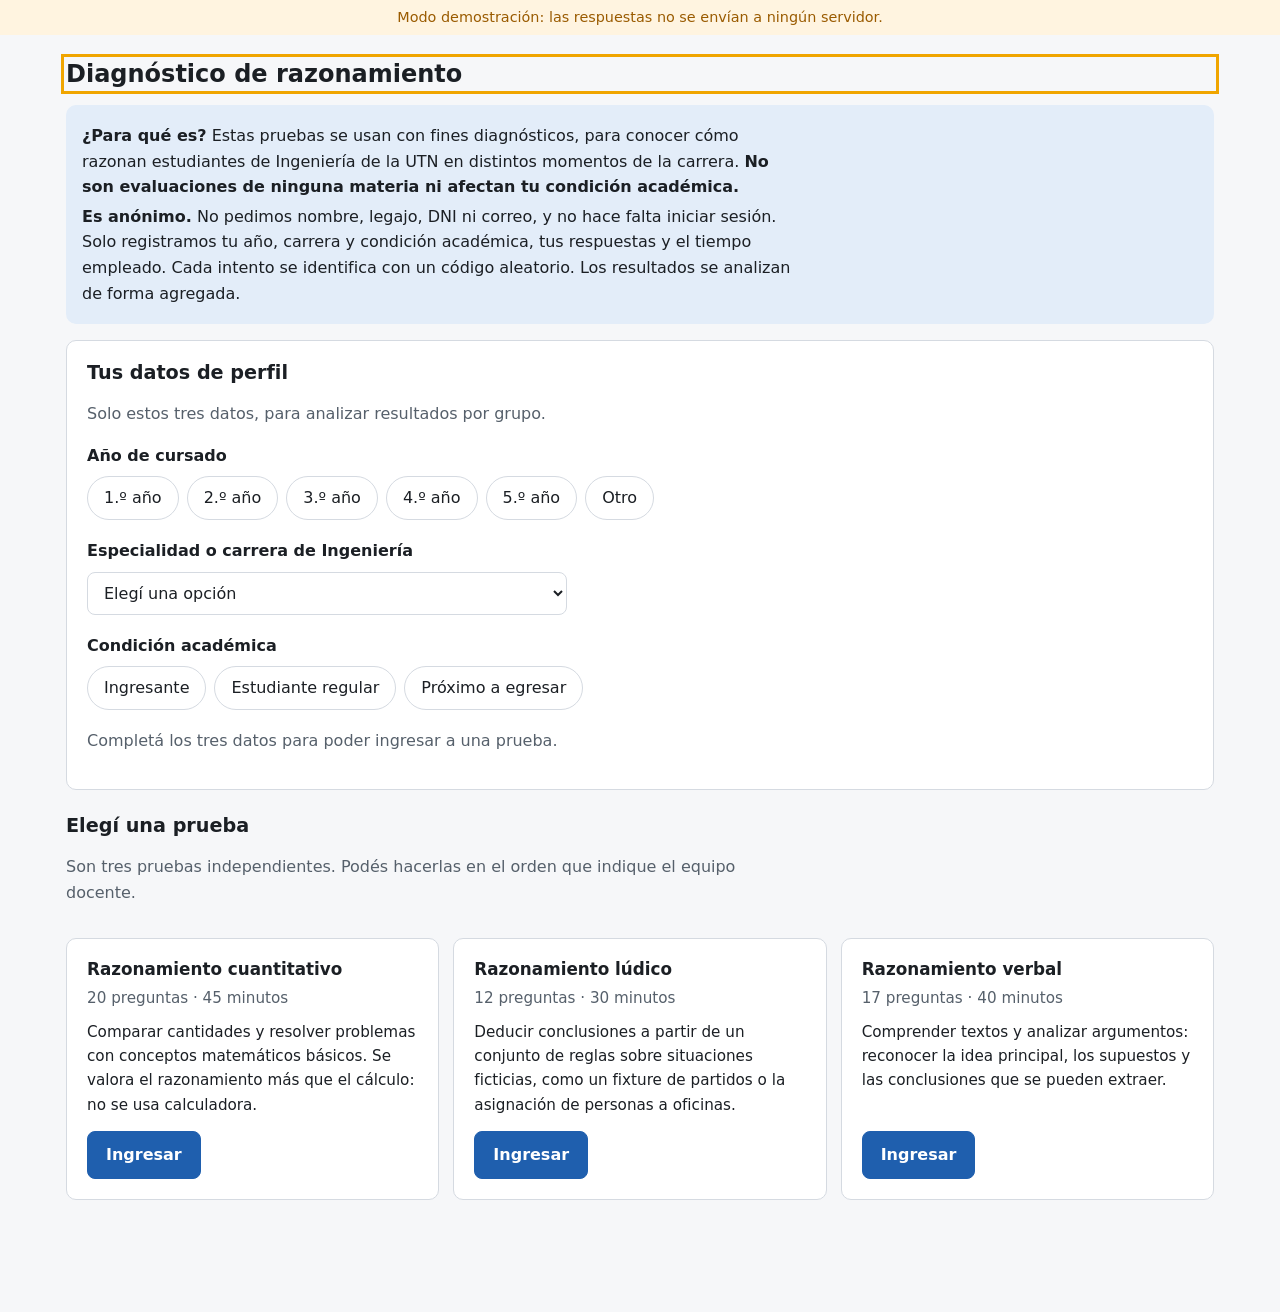
==== commit e4b70e8c: "Explicar cada sección en el inicio y reducir levemente el tamaño de letra Co-Authored-By: Claude Opu" ====
--- a/apps-script/Index.html
+++ b/apps-script/Index.html
@@ -3,8 +3,8 @@
 <html lang="es-AR">
 <head>
   <meta charset="utf-8">
-  <!-- URL del despliegue de Apps Script, solo si la app se aloja fuera de Apps Script.
-       Vacío + abierto localmente = modo demostración (no envía nada). -->
+  <!-- URL del web app de Apps Script (/exec). Vacío = modo demostración (no envía nada).
+       Al empaquetar para Apps Script (tools/build.mjs) se vacía: allí se usa google.script.run. -->
   <meta name="adm-endpoint" content="">
   <title>Diagnóstico de razonamiento · UTN</title>
   <style>
@@ -54,12 +54,12 @@
   margin: 0;
   background: var(--bg);
   color: var(--text);
-  font: 17px/1.6 system-ui, -apple-system, "Segoe UI", Roboto, "Helvetica Neue", Arial, sans-serif;
+  font: 16px/1.6 system-ui, -apple-system, "Segoe UI", Roboto, "Helvetica Neue", Arial, sans-serif;
 }
 main { max-width: 1180px; margin: 0 auto; padding: 16px 16px 96px; outline: none; }
 h1, h2, h3 { line-height: 1.25; }
-h1 { font-size: 1.6rem; margin: .5rem 0 1rem; }
-h2 { font-size: 1.25rem; margin: 1.5rem 0 .75rem; }
+h1 { font-size: 1.5rem; margin: .5rem 0 1rem; }
+h2 { font-size: 1.2rem; margin: 1.5rem 0 .75rem; }
 h3 { font-size: 1.05rem; margin: 1rem 0 .5rem; }
 p, li { max-width: var(--read-width); }
 a { color: var(--accent); }
@@ -116,7 +116,8 @@
 .tests { display: grid; gap: 14px; grid-template-columns: repeat(auto-fit, minmax(260px, 1fr)); }
 .test-card { display: flex; flex-direction: column; gap: 6px; }
 .test-card h3 { margin: 0; }
-.test-card .meta { color: var(--muted); font-size: .95rem; }
+.test-card .meta { color: var(--muted); font-size: .95rem; margin: 0; }
+.test-card .resumen { margin: .25rem 0 0; font-size: .95rem; }
 .test-card .actions { margin-top: auto; padding-top: 8px; }
 .badge { display: inline-block; font-size: .8rem; padding: 2px 8px; border-radius: 999px; background: var(--surface-2); color: var(--muted); }
 .badge.warn { background: var(--warn-soft); color: var(--warn); }
@@ -237,7 +238,7 @@
 .dlg-actions { display: flex; flex-wrap: wrap; gap: 10px; justify-content: flex-end; margin-top: 18px; }
 
 @media (max-width: 600px) {
-  body { font-size: 16.5px; }
+  body { font-size: 15.5px; }
   .card, .question { padding: 16px; }
   .test-bar .title { flex-basis: 100%; }
   table.quantities th, table.quantities td { padding: 8px 6px; }
@@ -328,6 +329,7 @@
     id: 'cuantitativo',
     titulo: 'Razonamiento cuantitativo',
     minutos: 45,
+    resumen: 'Comparar cantidades y resolver problemas con conceptos matemáticos básicos. Se valora el razonamiento más que el cálculo: no se usa calculadora.',
     proposito: 'Mide la habilidad para usar conceptos matemáticos básicos en situaciones que exigen sentido común y discernimiento. No es un examen de matemática: en la mayoría de los casos se trata de interpretar datos y llegar a la respuesta con recursos mínimos.',
     reglasExtra: [
       'No se permite el uso de calculadora. Podés usar papel para notas y cálculos.',
@@ -446,6 +448,7 @@
     id: 'ludico',
     titulo: 'Razonamiento lúdico',
     minutos: 30,
+    resumen: 'Deducir conclusiones a partir de un conjunto de reglas sobre situaciones ficticias, como un fixture de partidos o la asignación de personas a oficinas.',
     proposito: 'Explora la habilidad para entender una estructura de relaciones entre personas, lugares, objetos o eventos ficticios, deducir nueva información a partir de esas relaciones y tomar decisiones que respeten las condiciones del problema.',
     reglasExtra: [
       'Las preguntas se agrupan en dos situaciones. Las reglas de cada situación se muestran junto a sus preguntas y podés volver a consultarlas en cualquier momento.',
@@ -504,6 +507,7 @@
     id: 'verbal',
     titulo: 'Razonamiento verbal',
     minutos: 40,
+    resumen: 'Comprender textos y analizar argumentos: reconocer la idea principal, los supuestos y las conclusiones que se pueden extraer.',
     proposito: 'Mide la habilidad para razonar en situaciones en las que el uso del lenguaje es crucial para resolver problemas: comprensión de textos y análisis de argumentos.',
     reglasExtra: [
       'Parte A (preguntas 1 a 11): un texto corto con 4 preguntas y un texto largo con 7 preguntas. Los textos completos quedan disponibles durante toda la prueba.',
@@ -870,6 +874,7 @@
         var hecha = (leer(sesion, 'hechas') || []).indexOf(id) >= 0;
         return '<article class="card test-card"><h3>' + esc(t.titulo) + '</h3>' +
           '<p class="meta">' + cp.items + ' preguntas · ' + cp.minutos + ' minutos</p>' +
+          '<p class="resumen">' + esc(t.resumen) + '</p>' +
           (hecha ? '<p><span class="badge">Entregada en esta sesión</span></p>' : '') +
           (!cp.habilitada ? '<p><span class="badge warn">No habilitada</span></p>' : '') +
           '<div class="actions"><button class="btn" data-accion="abrir" data-prueba="' + id + '"' +
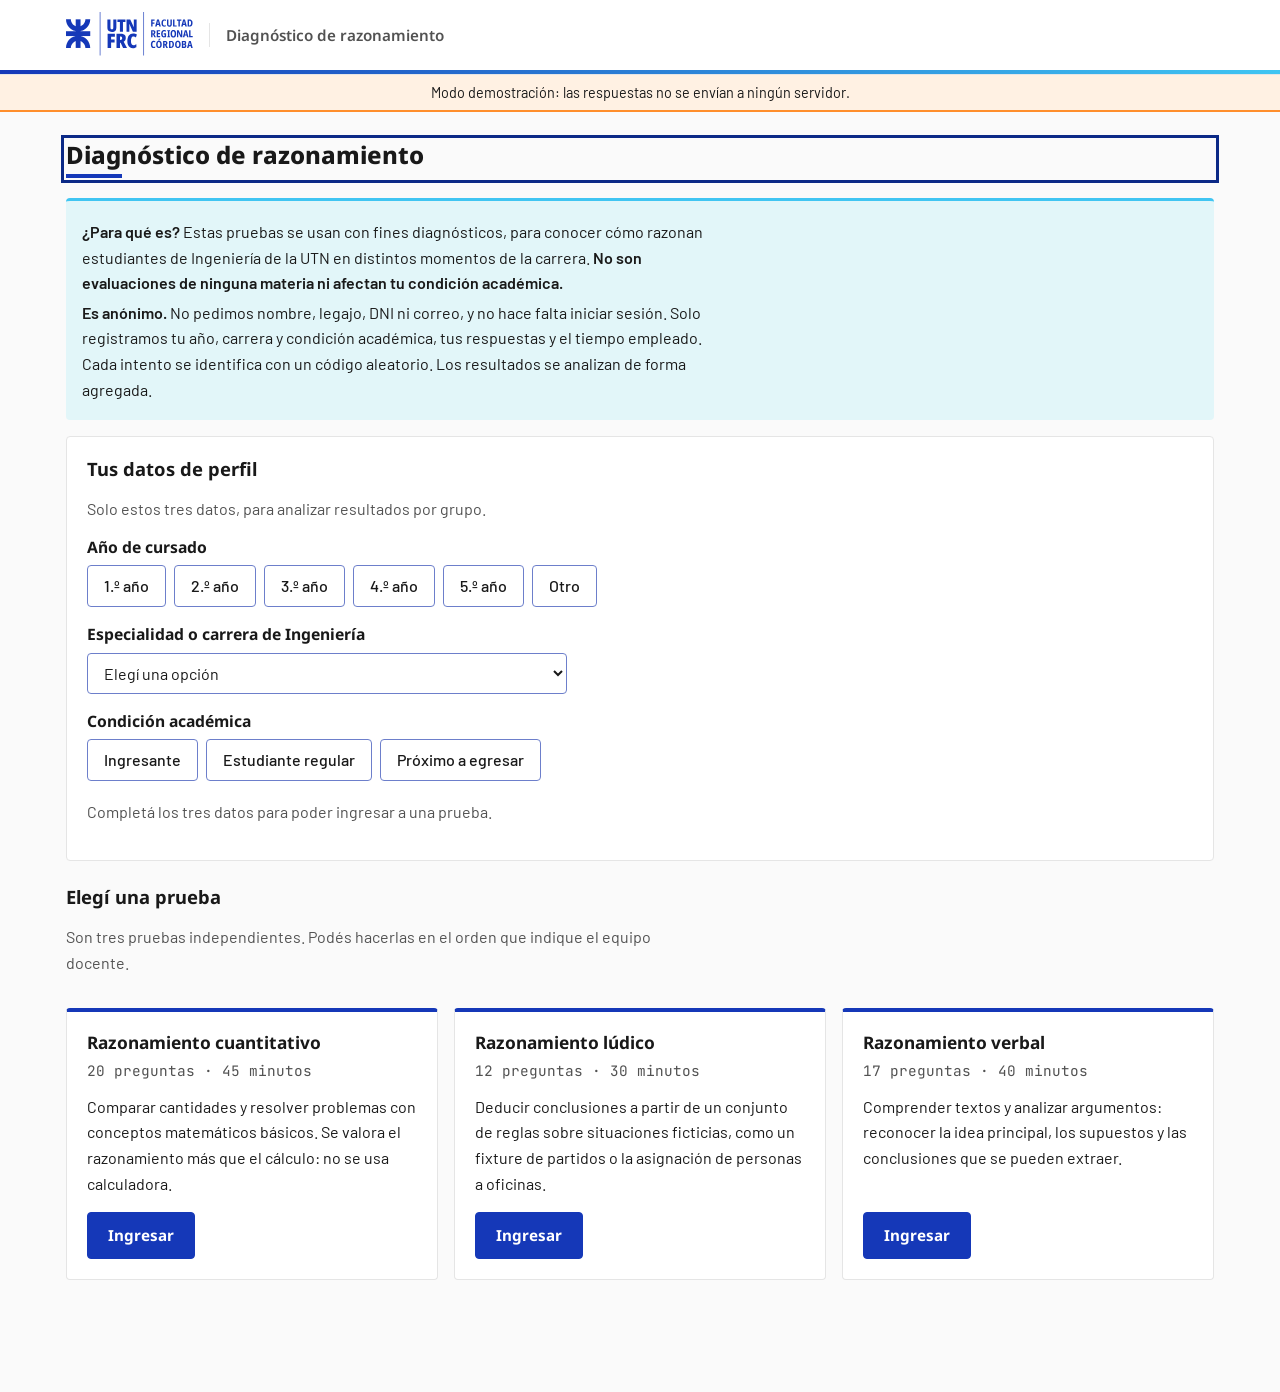
==== commit eb84571c: "Adaptar la interfaz a la identidad visual UTN FRC - Logo oficial (versiones extendida y reducida, az" ====
--- a/apps-script/Index.html
+++ b/apps-script/Index.html
@@ -6,44 +6,85 @@
   <!-- URL del web app de Apps Script (/exec). Vacío = modo demostración (no envía nada).
        Al empaquetar para Apps Script (tools/build.mjs) se vacía: allí se usa google.script.run. -->
   <meta name="adm-endpoint" content="">
-  <title>Diagnóstico de razonamiento · UTN</title>
+  <title>Diagnóstico de razonamiento · UTN FRC</title>
+  <link rel="preconnect" href="https://fonts.googleapis.com">
+  <link rel="preconnect" href="https://fonts.gstatic.com" crossorigin>
+  <link rel="stylesheet" href="https://fonts.googleapis.com/css2?family=Barlow:ital,wght@0,400;0,500;0,600;0,700;1,400&family=JetBrains+Mono:wght@500;700&family=Noto+Sans:wght@600;700;800&display=swap">
   <style>
+/*
+ * Estilos alineados al Manual de Identidad Visual UTN FRC (versión reducida, mayo 2026).
+ * Paleta: Azul UTN FRC #1538B8 (oscuro #0B2986, claro #D9E5F4), Celeste Asento #40C5F2
+ * (oscuro #0A3F60, claro #E2F6F9), neutros #191919 / #E5E5E5 / #FAFAFA y complementarios
+ * Naranja Energía #FF8E2C, Magenta Visión #D830A0, Verde Vital #6FA958.
+ * Tipografías: Barlow (textos), Noto Sans (títulos y textos cortos destacados),
+ * JetBrains Mono (información tabulada: temporizador y códigos).
+ * Los valores marcados "derivado" no están en el manual: se eligieron para cumplir contraste AA.
+ */
 :root {
-  --bg: #f6f7f9;
-  --surface: #ffffff;
-  --surface-2: #eef1f5;
-  --text: #1b1f24;
-  --muted: #56606b;
-  --border: #d5dae1;
-  --accent: #1f5fae;
-  --accent-contrast: #ffffff;
-  --accent-soft: #e3edf9;
-  --ok: #1d7a46;
-  --warn: #9a5b00;
-  --warn-soft: #fff4e0;
-  --danger: #b3261e;
-  --danger-soft: #fdecea;
-  --focus: #f0a500;
-  --radius: 10px;
-  --read-width: 70ch;
+  --utn-azul: #1538B8;
+  --utn-azul-oscuro: #0B2986;
+  --utn-azul-claro: #D9E5F4;
+  --utn-celeste: #40C5F2;
+  --utn-celeste-oscuro: #0A3F60;
+  --utn-celeste-claro: #E2F6F9;
+  --utn-negro: #191919;
+  --utn-gris: #E5E5E5;
+  --utn-gris-claro: #FAFAFA;
+  --utn-naranja: #FF8E2C;
+  --utn-magenta: #D830A0;
+
+  --bg: var(--utn-gris-claro);
+  --surface: #FFFFFF;
+  --surface-2: var(--utn-azul-claro);
+  --text: var(--utn-negro);
+  --muted: #525252;              /* derivado: gris de texto secundario, 7.5:1 */
+  --border: var(--utn-gris);     /* líneas y bordes (manual) */
+  --border-control: #6D7FCB;     /* derivado del azul: bordes de controles, 3.8:1 */
+  --accent: var(--utn-azul);
+  --accent-strong: var(--utn-azul-oscuro);
+  --accent-contrast: #FFFFFF;
+  --accent-soft: var(--utn-azul-claro);
+  --info-soft: var(--utn-celeste-claro);
+  --info-ink: var(--utn-celeste-oscuro);
+  --warn: var(--utn-naranja);
+  --warn-soft: #FFF1E3;          /* derivado del naranja */
+  --warn-ink: var(--utn-negro);
+  --danger: #9B1E72;             /* derivado del magenta para texto, 7.4:1 */
+  --danger-soft: #FDEAF6;        /* derivado del magenta */
+  --danger-line: var(--utn-magenta);
+  --focus: var(--utn-azul-oscuro);
+  --header-bg: #FFFFFF;
+  --gradient: linear-gradient(90deg, var(--utn-azul) 0%, var(--utn-celeste) 100%);
+
+  --font-text: "Barlow", system-ui, -apple-system, "Segoe UI", Roboto, Arial, sans-serif;
+  --font-title: "Noto Sans", "Barlow", system-ui, sans-serif;
+  --font-mono: "JetBrains Mono", ui-monospace, "SF Mono", Menlo, Consolas, monospace;
+  --radius: 4px;
+  --radius-sm: 3px;
+  --read-width: 72ch;
   color-scheme: light;
 }
 @media (prefers-color-scheme: dark) {
   :root {
-    --bg: #111418;
-    --surface: #1a1f25;
-    --surface-2: #232a32;
-    --text: #e7eaee;
-    --muted: #a3adb8;
-    --border: #36404b;
-    --accent: #7fb0f0;
-    --accent-contrast: #0c1726;
-    --accent-soft: #1d2d42;
-    --ok: #6fd39b;
-    --warn: #f3b760;
-    --warn-soft: #3a2b12;
-    --danger: #ff8a80;
-    --danger-soft: #3d1c1a;
+    --bg: var(--utn-negro);
+    --surface: #202326;          /* derivado */
+    --surface-2: var(--utn-celeste-oscuro);
+    --text: var(--utn-gris-claro);
+    --muted: #B8B8B8;            /* derivado */
+    --border: #3A3F45;           /* derivado */
+    --border-control: #7F8A99;   /* derivado */
+    --accent: var(--utn-celeste);
+    --accent-strong: #7FD8F6;    /* derivado */
+    --accent-contrast: var(--utn-negro);
+    --accent-soft: var(--utn-celeste-oscuro);
+    --info-soft: #12303F;        /* derivado */
+    --info-ink: var(--utn-celeste-claro);
+    --warn-soft: #3A2A17;        /* derivado */
+    --warn-ink: #FFD2A8;         /* derivado */
+    --danger: #E07BC4;           /* derivado */
+    --danger-soft: #3D1A30;      /* derivado */
+    --focus: var(--utn-celeste);
+    --header-bg: #202326;
     color-scheme: dark;
   }
 }
@@ -54,15 +95,18 @@
   margin: 0;
   background: var(--bg);
   color: var(--text);
-  font: 16px/1.6 system-ui, -apple-system, "Segoe UI", Roboto, "Helvetica Neue", Arial, sans-serif;
+  font: 400 16px/1.6 var(--font-text);
 }
 main { max-width: 1180px; margin: 0 auto; padding: 16px 16px 96px; outline: none; }
-h1, h2, h3 { line-height: 1.25; }
-h1 { font-size: 1.5rem; margin: .5rem 0 1rem; }
-h2 { font-size: 1.2rem; margin: 1.5rem 0 .75rem; }
-h3 { font-size: 1.05rem; margin: 1rem 0 .5rem; }
+h1, h2, h3, legend, .q-number, .test-bar .title { font-family: var(--font-title); line-height: 1.25; }
+h1 { font-size: 1.5rem; font-weight: 800; margin: .75rem 0 1.25rem; padding-bottom: .5rem; position: relative; }
+/* Subrayado corto en azul, como los encabezados de sección del manual. */
+h1::after { content: ""; position: absolute; left: 0; bottom: 0; width: 56px; height: 4px; background: var(--accent); }
+h2 { font-size: 1.15rem; font-weight: 700; margin: 1.5rem 0 .75rem; }
+h3 { font-size: 1.02rem; font-weight: 700; margin: 1rem 0 .5rem; }
 p, li { max-width: var(--read-width); }
 a { color: var(--accent); }
+strong, b { font-weight: 600; }
 .muted { color: var(--muted); }
 .loading { color: var(--muted); }
 
@@ -72,55 +116,80 @@
   position: absolute !important; width: 1px; height: 1px; padding: 0; margin: -1px;
   overflow: hidden; clip: rect(0 0 0 0); white-space: nowrap; border: 0;
 }
-.skip-link { position: absolute; left: 8px; top: -48px; background: var(--surface); padding: 8px 12px; z-index: 50; border-radius: 6px; }
+.skip-link { position: absolute; left: 8px; top: -48px; background: var(--surface); padding: 8px 12px; z-index: 50; border-radius: var(--radius); }
 .skip-link:focus { top: 8px; }
-.demo-banner { background: var(--warn-soft); color: var(--warn); text-align: center; padding: 6px 12px; font-size: .9rem; }
+.demo-banner { background: var(--warn-soft); color: var(--warn-ink); text-align: center; padding: 6px 12px; font-size: .9rem; border-bottom: 2px solid var(--warn); }
+
+/* ---------- Encabezado institucional ---------- */
+.site-header { background: var(--header-bg); border-bottom: 1px solid var(--border); }
+.site-header-inner {
+  max-width: 1180px; margin: 0 auto; padding: 12px 16px;
+  display: flex; align-items: center; gap: 16px; flex-wrap: wrap;
+}
+.brand { display: block; line-height: 0; }
+.brand img { display: block; height: 46px; width: auto; }
+.brand picture { display: block; }
+.brand .logo-reducido { display: none; }
+.site-title {
+  font-family: var(--font-title); font-weight: 600; font-size: .95rem; color: var(--muted);
+  padding-left: 16px; border-left: 1px solid var(--border);
+}
+.brand-gradient { height: 4px; background: var(--gradient); }
+@media (max-width: 600px) {
+  .brand img { height: 38px; }
+  .brand .logo-extendido { display: none; }
+  .brand .logo-reducido { display: block; }
+  .site-title { font-size: .85rem; padding-left: 12px; }
+}
 
 /* ---------- Tarjetas y formularios ---------- */
 .card {
   background: var(--surface); border: 1px solid var(--border); border-radius: var(--radius);
   padding: 20px; margin: 16px 0;
 }
-.notice { background: var(--accent-soft); border-radius: var(--radius); padding: 14px 16px; margin: 16px 0; }
-.notice.warn { background: var(--warn-soft); color: var(--text); border-left: 4px solid var(--warn); }
-.notice.danger { background: var(--danger-soft); border-left: 4px solid var(--danger); }
+.notice { background: var(--info-soft); color: var(--text); border-radius: var(--radius); padding: 14px 16px; margin: 16px 0; border-top: 3px solid var(--utn-celeste); }
+.notice.warn { background: var(--warn-soft); border-top-color: var(--warn); }
+.notice.danger { background: var(--danger-soft); border-top-color: var(--danger-line); }
 .notice p { margin: .25rem 0; }
 
 fieldset { border: 0; padding: 0; margin: 0 0 18px; min-width: 0; }
-legend { font-weight: 600; margin-bottom: 8px; padding: 0; }
+legend { font-weight: 700; margin-bottom: 8px; padding: 0; font-size: .98rem; }
 .choice-row { display: flex; flex-wrap: wrap; gap: 8px; }
 .chip { position: relative; }
 .chip input { position: absolute; opacity: 0; inset: 0; margin: 0; cursor: pointer; }
 .chip span {
-  display: inline-block; padding: 8px 16px; border: 1px solid var(--border); border-radius: 999px;
-  background: var(--surface); cursor: pointer; user-select: none;
+  display: inline-block; padding: 7px 16px; border: 1px solid var(--border-control); border-radius: var(--radius);
+  background: var(--surface); cursor: pointer; user-select: none; font-weight: 500;
 }
 .chip input:checked + span { background: var(--accent); color: var(--accent-contrast); border-color: var(--accent); }
 .chip input:focus-visible + span { outline: 3px solid var(--focus); outline-offset: 2px; }
 select {
-  font: inherit; color: var(--text); background: var(--surface); border: 1px solid var(--border);
-  border-radius: 8px; padding: 10px 12px; width: 100%; max-width: 480px;
+  font: inherit; color: var(--text); background: var(--surface); border: 1px solid var(--border-control);
+  border-radius: var(--radius); padding: 9px 12px; width: 100%; max-width: 480px;
 }
 
 .btn {
-  font: inherit; font-weight: 600; cursor: pointer; border-radius: 8px; padding: 10px 18px;
+  font: inherit; font-family: var(--font-title); font-weight: 700; font-size: .95rem; cursor: pointer;
+  border-radius: var(--radius); padding: 10px 20px;
   border: 1px solid var(--accent); background: var(--accent); color: var(--accent-contrast);
   min-height: 44px; display: inline-flex; align-items: center; gap: 6px; text-decoration: none;
 }
+.btn:hover:not([disabled]) { background: var(--accent-strong); border-color: var(--accent-strong); }
 .btn.secondary { background: transparent; color: var(--accent); }
+.btn.secondary:hover:not([disabled]) { background: var(--accent-soft); color: var(--accent); }
 .btn.ghost { background: transparent; border-color: transparent; color: var(--accent); padding-inline: 8px; }
-.btn.danger { background: var(--danger); border-color: var(--danger); color: #fff; }
-.btn[disabled] { opacity: .5; cursor: not-allowed; }
+.btn.ghost:hover:not([disabled]) { background: var(--accent-soft); border-color: transparent; }
+.btn[disabled] { opacity: .45; cursor: not-allowed; }
 .actions { display: flex; flex-wrap: wrap; gap: 10px; margin-top: 16px; align-items: center; }
 
-.tests { display: grid; gap: 14px; grid-template-columns: repeat(auto-fit, minmax(260px, 1fr)); }
-.test-card { display: flex; flex-direction: column; gap: 6px; }
-.test-card h3 { margin: 0; }
-.test-card .meta { color: var(--muted); font-size: .95rem; margin: 0; }
-.test-card .resumen { margin: .25rem 0 0; font-size: .95rem; }
-.test-card .actions { margin-top: auto; padding-top: 8px; }
-.badge { display: inline-block; font-size: .8rem; padding: 2px 8px; border-radius: 999px; background: var(--surface-2); color: var(--muted); }
-.badge.warn { background: var(--warn-soft); color: var(--warn); }
+.tests { display: grid; gap: 16px; grid-template-columns: repeat(auto-fit, minmax(260px, 1fr)); }
+.test-card { display: flex; flex-direction: column; gap: 6px; border-top: 4px solid var(--accent); }
+.test-card h3 { margin: 0; font-size: 1.08rem; }
+.test-card .meta { color: var(--muted); font-size: .9rem; margin: 0; font-family: var(--font-mono); }
+.test-card .resumen { margin: .35rem 0 0; }
+.test-card .actions { margin-top: auto; padding-top: 10px; }
+.badge { display: inline-block; font-size: .8rem; padding: 2px 8px; border-radius: var(--radius-sm); background: var(--accent-soft); color: var(--text); }
+.badge.warn { background: var(--warn-soft); color: var(--warn-ink); }
 
 dl.facts { display: grid; grid-template-columns: max-content 1fr; gap: 4px 16px; margin: 0; }
 dl.facts dt { color: var(--muted); }
@@ -129,16 +198,18 @@
 /* ---------- Barra de la prueba ---------- */
 .test-bar {
   position: sticky; top: 0; z-index: 10; background: var(--surface); border-bottom: 1px solid var(--border);
+  box-shadow: 0 2px 0 0 var(--accent);
   margin: -16px -16px 16px; padding: 10px 16px; display: flex; flex-wrap: wrap; gap: 8px 16px; align-items: center;
 }
 .test-bar .title { font-weight: 700; margin-right: auto; }
 .timer {
-  font-variant-numeric: tabular-nums; font-weight: 700; font-size: 1.15rem; padding: 4px 12px;
-  border-radius: 8px; background: var(--surface-2);
-}
-.timer.warn { background: var(--warn-soft); color: var(--warn); }
-.timer.danger { background: var(--danger-soft); color: var(--danger); }
-.progress { color: var(--muted); font-size: .95rem; }
+  font-family: var(--font-mono); font-variant-numeric: tabular-nums; font-weight: 700; font-size: 1.1rem;
+  padding: 4px 12px; border-radius: var(--radius); background: var(--accent-soft); color: var(--text);
+  border: 1px solid transparent;
+}
+.timer.warn { background: var(--warn); color: var(--utn-negro); }
+.timer.danger { background: var(--danger-soft); color: var(--danger); border-color: var(--danger-line); }
+.progress { color: var(--muted); font-size: .92rem; }
 
 /* ---------- Layout pregunta + material ---------- */
 .test-layout { display: grid; gap: 20px; }
@@ -151,12 +222,12 @@
 }
 .material {
   background: var(--surface); border: 1px solid var(--border); border-radius: var(--radius); padding: 16px 20px;
-}
-.material h2 { margin: 0 0 .5rem; font-size: 1.05rem; }
+  border-top: 4px solid var(--utn-celeste);
+}
+.material h2 { margin: 0 0 .5rem; font-size: 1rem; }
 .material-head { display: flex; justify-content: space-between; align-items: center; gap: 8px; }
-.material-body { font-size: 1rem; line-height: 1.7; }
-.material-body p { text-indent: 0; }
-.material-body strong { background: var(--accent-soft); padding: 0 2px; border-radius: 3px; }
+.material-body { line-height: 1.7; }
+.material-body strong { background: var(--accent-soft); padding: 0 2px; border-radius: 2px; }
 ul.rules { padding-left: 1.2em; }
 ul.rules li { margin: .3rem 0; }
 @media (max-width: 959px) {
@@ -164,17 +235,17 @@
 }
 
 .question { background: var(--surface); border: 1px solid var(--border); border-radius: var(--radius); padding: 20px; }
-.part-head { font-size: .95rem; margin-bottom: 12px; }
+.part-head { font-size: .92rem; margin-bottom: 12px; }
 .part-head summary { cursor: pointer; font-weight: 600; color: var(--accent); }
 .part-head .consigna { color: var(--muted); margin: .5rem 0 0; }
-.q-number { font-size: 1.1rem; font-weight: 700; margin: 0 0 10px; }
+.q-number { font-size: 1.05rem; font-weight: 800; margin: 0 0 10px; }
 .stem { margin-bottom: 16px; }
 .stem p { margin: .5rem 0; }
 .common { text-align: center; margin: 8px 0 14px; }
 table.quantities { width: 100%; border-collapse: collapse; margin: 6px 0 18px; table-layout: fixed; }
 table.quantities th, table.quantities td { border: 1px solid var(--border); padding: 10px 12px; text-align: center; vertical-align: middle; }
-table.quantities th { background: var(--surface-2); }
-blockquote.stimulus { margin: 0 0 14px; padding: 10px 16px; border-left: 4px solid var(--accent); background: var(--surface-2); border-radius: 0 8px 8px 0; }
+table.quantities th { background: var(--accent-soft); font-family: var(--font-title); font-size: .92rem; }
+blockquote.stimulus { margin: 0 0 14px; padding: 10px 16px; border-left: 4px solid var(--accent); background: var(--bg); border-radius: 0 var(--radius) var(--radius) 0; }
 blockquote.stimulus p { margin: .4rem 0; }
 ol.roman { list-style: upper-roman; padding-left: 2.4em; }
 ol.roman li { margin: .3rem 0; }
@@ -182,11 +253,11 @@
 .options { display: grid; gap: 8px; }
 .option {
   display: grid; grid-template-columns: auto auto 1fr; gap: 10px; align-items: center;
-  border: 1px solid var(--border); border-radius: 8px; padding: 10px 14px; cursor: pointer; background: var(--surface);
-}
-.option:hover { border-color: var(--accent); }
-.option input { width: 20px; height: 20px; margin: 0; accent-color: var(--accent); }
-.option .letter { font-weight: 700; min-width: 1.4em; }
+  border: 1px solid var(--border); border-radius: var(--radius); padding: 10px 14px; cursor: pointer; background: var(--surface);
+}
+.option:hover { border-color: var(--border-control); }
+.option input { width: 18px; height: 18px; margin: 0; accent-color: var(--accent); }
+.option .letter { font-family: var(--font-title); font-weight: 800; min-width: 1.4em; color: var(--accent); }
 .option:has(input:checked) { border-color: var(--accent); background: var(--accent-soft); box-shadow: inset 0 0 0 1px var(--accent); }
 .q-nav { display: grid; grid-template-columns: auto 1fr auto; gap: 10px; align-items: center; margin-top: 18px; }
 .q-nav [data-accion=limpiar] { justify-self: center; }
@@ -200,19 +271,21 @@
 .grid-nav { margin-top: 20px; }
 .grid-nav ol { list-style: none; padding: 0; margin: 0; display: flex; flex-wrap: wrap; gap: 6px; }
 .grid-nav button {
-  font: inherit; min-width: 44px; min-height: 44px; border-radius: 8px; cursor: pointer;
-  border: 1px solid var(--border); background: var(--surface); color: var(--text);
+  font: inherit; font-family: var(--font-mono); font-size: .9rem; min-width: 44px; min-height: 44px;
+  border-radius: var(--radius); cursor: pointer; border: 1px solid var(--border); background: var(--surface); color: var(--text);
 }
 .grid-nav button.answered { background: var(--accent-soft); border-color: var(--accent); }
 .grid-nav button[aria-current="step"] { outline: 2px solid var(--accent); outline-offset: 1px; font-weight: 700; }
 .legend-keys { display: flex; gap: 14px; font-size: .85rem; color: var(--muted); margin-top: 8px; flex-wrap: wrap; }
-.legend-keys span::before { content: ""; display: inline-block; width: 12px; height: 12px; border-radius: 3px; margin-right: 6px; vertical-align: -1px; border: 1px solid var(--border); }
+.legend-keys span::before { content: ""; display: inline-block; width: 12px; height: 12px; border-radius: 2px; margin-right: 6px; vertical-align: -1px; border: 1px solid var(--border-control); }
 .legend-keys .k-ans::before { background: var(--accent-soft); border-color: var(--accent); }
 
 /* ---------- Revisión ---------- */
 table.review { width: 100%; border-collapse: collapse; }
 table.review th, table.review td { text-align: left; padding: 8px 10px; border-bottom: 1px solid var(--border); }
-table.review td.missing { color: var(--warn); font-weight: 600; }
+table.review th { font-family: var(--font-title); font-size: .9rem; }
+table.review td:first-child { font-family: var(--font-mono); }
+table.review td.missing { color: var(--danger); font-weight: 600; }
 .review-wrap { overflow-x: auto; }
 
 /* ---------- Matemática ---------- */
@@ -230,36 +303,58 @@
 
 /* ---------- Diálogo ---------- */
 dialog {
-  border: 1px solid var(--border); border-radius: var(--radius); background: var(--surface); color: var(--text);
+  border: 1px solid var(--border); border-top: 4px solid var(--accent); border-radius: var(--radius);
+  background: var(--surface); color: var(--text);
   max-width: min(560px, calc(100vw - 32px)); padding: 20px 22px;
 }
-dialog::backdrop { background: rgba(0, 0, 0, .45); }
+dialog::backdrop { background: rgba(11, 41, 134, .45); }
 dialog h2 { margin-top: 0; }
 .dlg-actions { display: flex; flex-wrap: wrap; gap: 10px; justify-content: flex-end; margin-top: 18px; }
 
 @media (max-width: 600px) {
   body { font-size: 15.5px; }
   .card, .question { padding: 16px; }
-  .test-bar .title { flex-basis: 100%; }
+  .test-bar { gap: 6px 10px; padding: 8px 16px; }
+  .test-bar .title { flex-basis: 100%; font-size: .95rem; }
+  .test-bar .prog-label { display: none; }
+  .test-bar .btn { min-height: 40px; padding: 6px 12px; margin-left: auto; font-size: .88rem; }
+  .timer { font-size: 1rem; padding: 3px 10px; }
   table.quantities th, table.quantities td { padding: 8px 6px; }
 }
 @media (prefers-reduced-motion: reduce) { * { scroll-behavior: auto !important; } }
 
 /* ---------- Código de acceso y resultado ---------- */
 .code-input {
-  font: inherit; font-size: 1.3rem; letter-spacing: .15em; text-transform: uppercase;
-  color: var(--text); background: var(--surface); border: 1px solid var(--border); border-radius: 8px;
+  font-family: var(--font-mono); font-size: 1.25rem; font-weight: 500; letter-spacing: .15em; text-transform: uppercase;
+  color: var(--text); background: var(--surface); border: 1px solid var(--border-control); border-radius: var(--radius);
   padding: 10px 14px; width: 100%; max-width: 280px;
 }
-.code-input[aria-invalid="true"] { border-color: var(--danger); }
+.code-input[aria-invalid="true"] { border-color: var(--danger-line); }
 .form-error { color: var(--danger); font-weight: 600; min-height: 1.6em; margin: .5rem 0 0; }
+.codigo-intento { font-family: var(--font-mono); letter-spacing: .05em; }
 .result-pct { margin: .25rem 0 .75rem; }
-.result-pct .big { display: block; font-size: 2.6rem; font-weight: 800; line-height: 1.1; color: var(--accent); }
+.result-pct .big { display: block; font-family: var(--font-title); font-size: 2.6rem; font-weight: 800; line-height: 1.1; color: var(--accent); }
 
 </style>
 </head>
 <body>
   <a class="skip-link" href="#app">Saltar al contenido</a>
+  <header class="site-header">
+    <div class="site-header-inner">
+      <span class="brand">
+        <picture class="logo-extendido">
+          <source srcset="[data-uri]" media="(prefers-color-scheme: dark)">
+          <img src="[data-uri]" alt="UTN · Facultad Regional Córdoba" width="127" height="46">
+        </picture>
+        <picture class="logo-reducido">
+          <source srcset="[data-uri]" media="(prefers-color-scheme: dark)">
+          <img src="[data-uri]" alt="UTN · Facultad Regional Córdoba" width="59" height="38">
+        </picture>
+      </span>
+      <span class="site-title">Diagnóstico de razonamiento</span>
+    </div>
+    <div class="brand-gradient" aria-hidden="true"></div>
+  </header>
   <div id="demo-banner" class="demo-banner" hidden>
     Modo demostración: las respuestas no se envían a ningún servidor.
   </div>
@@ -1093,7 +1188,7 @@
     var i = estado.intento;
     var r = i.respuestas.filter(function (x) { return x; }).length;
     var el = document.getElementById('progreso');
-    if (el) el.textContent = 'Respondidas ' + r + ' de ' + i.respuestas.length;
+    if (el) el.innerHTML = '<span class="prog-label">Respondidas </span>' + r + ' de ' + i.respuestas.length;
   }
 
   function pintarGrilla() {
@@ -1325,7 +1420,7 @@
     var html = '<h1 tabindex="-1">¡Listo! Recibimos tus respuestas</h1>' +
       '<div class="notice" role="status"><p><strong>' + esc(t.titulo) + '</strong> entregada' +
       (i.finalizacion === 'tiempo_agotado' ? ' al agotarse el tiempo' : '') + '.</p>' +
-      '<p>Código de intento: <strong>' + codigoCorto(i.id) + '</strong> <span class="muted">(anónimo; no está asociado a tu identidad)</span></p>' +
+      '<p>Código de intento: <strong class="codigo-intento">' + codigoCorto(i.id) + '</strong> <span class="muted">(anónimo; no está asociado a tu identidad)</span></p>' +
       (r.duplicado ? '<p class="muted">Este envío ya estaba registrado; no se duplicó.</p>' : '') +
       (r.demo ? '<p class="muted">Modo demostración: no se envió nada.</p>' : '') + '</div>';
 
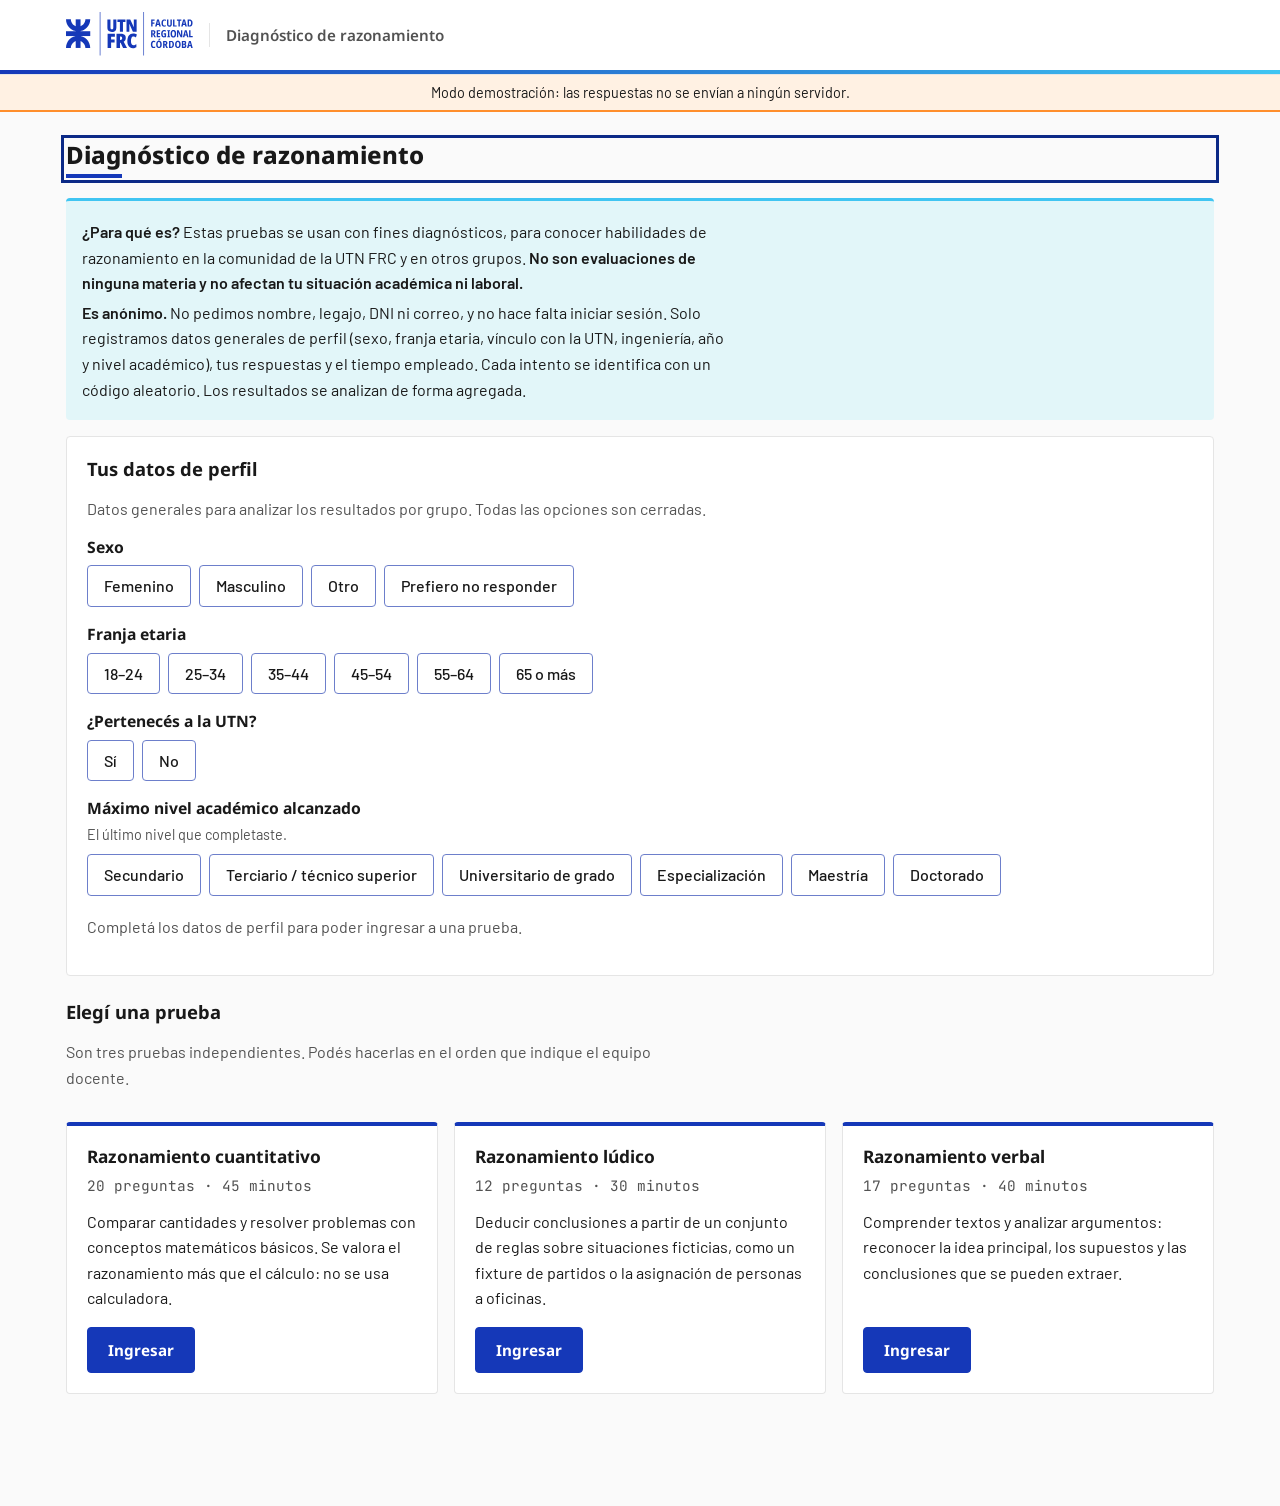
==== commit eeeb15bc: "Ampliar el perfil: sexo, franja etaria, vínculo con la UTN, ingeniería, año y nivel académico - Preg" ====
--- a/apps-script/Index.html
+++ b/apps-script/Index.html
@@ -153,6 +153,9 @@
 .notice p { margin: .25rem 0; }
 
 fieldset { border: 0; padding: 0; margin: 0 0 18px; min-width: 0; }
+fieldset .ayuda { margin: -4px 0 8px; font-size: .9rem; }
+.bloque-condicional { border-left: 3px solid var(--accent-soft); padding-left: 14px; margin: -4px 0 18px; }
+.bloque-condicional[hidden] { display: none; }
 legend { font-weight: 700; margin-bottom: 8px; padding: 0; font-size: .98rem; }
 .choice-row { display: flex; flex-wrap: wrap; gap: 8px; }
 .chip { position: relative; }
@@ -753,8 +756,15 @@
   var AVISOS_SEG = [300, 60];
 
   var PERFIL_TEXTOS = {
+    sexos: { femenino: 'Femenino', masculino: 'Masculino', otro: 'Otro', prefiero_no_responder: 'Prefiero no responder' },
+    edades: { '18-24': '18–24', '25-34': '25–34', '35-44': '35–44', '45-54': '45–54', '55-64': '55–64', '65+': '65 o más' },
+    utn: { si: 'Sí', no: 'No' },
+    vinculos: { estudiante: 'Estudiante', graduado: 'Graduado/a', docente: 'Docente', nodocente: 'Nodocente' },
     anios: { '1': '1.º año', '2': '2.º año', '3': '3.º año', '4': '4.º año', '5': '5.º año', otro: 'Otro' },
-    condiciones: { ingresante: 'Ingresante', regular: 'Estudiante regular', proximo_a_egresar: 'Próximo a egresar' }
+    niveles: {
+      secundario: 'Secundario', terciario: 'Terciario / técnico superior', universitario: 'Universitario de grado',
+      especializacion: 'Especialización', maestria: 'Maestría', doctorado: 'Doctorado'
+    }
   };
 
   // Valores usados solo en modo demostración; con servidor manda apiConfig().
@@ -769,13 +779,16 @@
       verbal: { habilitada: true, minutos: 40, items: 17 }
     },
     perfil: {
+      sexos: ['femenino', 'masculino', 'otro', 'prefiero_no_responder'],
+      edades: ['18-24', '25-34', '35-44', '45-54', '55-64', '65+'],
+      vinculos: ['estudiante', 'graduado', 'docente', 'nodocente'],
       anios: ['1', '2', '3', '4', '5', 'otro'],
-      condiciones: ['ingresante', 'regular', 'proximo_a_egresar'],
+      niveles: ['secundario', 'terciario', 'universitario', 'especializacion', 'maestria', 'doctorado'],
       especialidades: [
         'Ingeniería Civil', 'Ingeniería Eléctrica', 'Ingeniería Electromecánica',
         'Ingeniería Electrónica', 'Ingeniería Industrial', 'Ingeniería Mecánica',
         'Ingeniería Metalúrgica', 'Ingeniería Química',
-        'Ingeniería en Sistemas de Información', 'Otra'
+        'Ingeniería en Sistemas de Información', 'Otra', 'No aplica'
       ]
     }
   };
@@ -873,7 +886,34 @@
   function prueba(id) { return DATA.pruebas[id]; }
   function cfgPrueba(id) { return estado.config.pruebas[id]; }
   function codigoCorto(id) { return id.slice(0, 8).toUpperCase(); }
-  function perfilCompleto(p) { return p && p.anio && p.especialidad && p.condicion; }
+  function perfilCompleto(p) {
+    if (!p || !p.sexo || !p.edad || !p.utn || !p.nivel) return false;
+    if (p.utn === 'no') return true;
+    return !!(p.vinculo && p.especialidad && (p.vinculo !== 'estudiante' || p.anio));
+  }
+  // Filas "dato: valor" del perfil, solo con lo que corresponde.
+  function resumenPerfil(p) {
+    var filas = [
+      ['Sexo', PERFIL_TEXTOS.sexos[p.sexo]],
+      ['Franja etaria', PERFIL_TEXTOS.edades[p.edad]],
+      ['¿De la UTN?', PERFIL_TEXTOS.utn[p.utn]]
+    ];
+    if (p.utn === 'si') {
+      filas.push(['Vínculo', PERFIL_TEXTOS.vinculos[p.vinculo]]);
+      filas.push(['Ingeniería', p.especialidad]);
+      if (p.vinculo === 'estudiante') filas.push(['Año', PERFIL_TEXTOS.anios[p.anio]]);
+    }
+    filas.push(['Nivel académico', PERFIL_TEXTOS.niveles[p.nivel]]);
+    return filas.map(function (f) { return '<dt>' + esc(f[0]) + '</dt><dd>' + esc(f[1] || '') + '</dd>'; }).join('');
+  }
+  function grupoChips(nombre, leyenda, valores, textos, actual, ayuda) {
+    return '<fieldset><legend>' + esc(leyenda) + '</legend>' +
+      (ayuda ? '<p class="muted ayuda">' + esc(ayuda) + '</p>' : '') + '<div class="choice-row">' +
+      valores.map(function (v) {
+        return '<label class="chip"><input type="radio" name="' + nombre + '" value="' + esc(v) + '"' +
+          (actual === v ? ' checked' : '') + '><span>' + esc(textos[v] || v) + '</span></label>';
+      }).join('') + '</div></fieldset>';
+  }
   function textoError(e) {
     var codigos = {
       recepcion_cerrada: 'La recepción de pruebas está cerrada en este momento.',
@@ -929,8 +969,8 @@
     var pendiente = leer(local, 'intento');
 
     var html = '<h1>Diagnóstico de razonamiento</h1>' +
-      '<div class="notice"><p><strong>¿Para qué es?</strong> Estas pruebas se usan con fines diagnósticos, para conocer cómo razonan estudiantes de Ingeniería de la UTN en distintos momentos de la carrera. <strong>No son evaluaciones de ninguna materia ni afectan tu condición académica.</strong></p>' +
-      '<p><strong>Es anónimo.</strong> No pedimos nombre, legajo, DNI ni correo, y no hace falta iniciar sesión. Solo registramos tu año, carrera y condición académica, tus respuestas y el tiempo empleado. Cada intento se identifica con un código aleatorio. Los resultados se analizan de forma agregada.</p></div>';
+      '<div class="notice"><p><strong>¿Para qué es?</strong> Estas pruebas se usan con fines diagnósticos, para conocer habilidades de razonamiento en la comunidad de la UTN FRC y en otros grupos. <strong>No son evaluaciones de ninguna materia y no afectan tu situación académica ni laboral.</strong></p>' +
+      '<p><strong>Es anónimo.</strong> No pedimos nombre, legajo, DNI ni correo, y no hace falta iniciar sesión. Solo registramos datos generales de perfil (sexo, franja etaria, vínculo con la UTN, ingeniería, año y nivel académico), tus respuestas y el tiempo empleado. Cada intento se identifica con un código aleatorio. Los resultados se analizan de forma agregada.</p></div>';
 
     if (!c.recepcionAbierta) {
       html += '<div class="notice warn"><p>La recepción de pruebas está cerrada en este momento.</p></div>';
@@ -945,21 +985,25 @@
         '</div>';
     }
 
+    var pf = c.perfil, T = PERFIL_TEXTOS;
     html += '<section class="card" aria-labelledby="perfil-h"><h2 id="perfil-h" style="margin-top:0">Tus datos de perfil</h2>' +
-      '<p class="muted">Solo estos tres datos, para analizar resultados por grupo.</p>' +
-      '<fieldset><legend>Año de cursado</legend><div class="choice-row">' +
-      c.perfil.anios.map(function (a) {
-        return '<label class="chip"><input type="radio" name="anio" value="' + esc(a) + '"' + (p.anio === a ? ' checked' : '') + '><span>' + esc(PERFIL_TEXTOS.anios[a] || a) + '</span></label>';
-      }).join('') + '</div></fieldset>' +
-      '<fieldset><legend><label for="especialidad">Especialidad o carrera de Ingeniería</label></legend>' +
-      '<select id="especialidad" name="especialidad"><option value="">Elegí una opción</option>' +
-      c.perfil.especialidades.map(function (e) {
-        return '<option' + (p.especialidad === e ? ' selected' : '') + '>' + esc(e) + '</option>';
-      }).join('') + '</select></fieldset>' +
-      '<fieldset><legend>Condición académica</legend><div class="choice-row">' +
-      c.perfil.condiciones.map(function (k) {
-        return '<label class="chip"><input type="radio" name="condicion" value="' + esc(k) + '"' + (p.condicion === k ? ' checked' : '') + '><span>' + esc(PERFIL_TEXTOS.condiciones[k] || k) + '</span></label>';
-      }).join('') + '</div></fieldset>' +
+      '<p class="muted">Datos generales para analizar los resultados por grupo. Todas las opciones son cerradas.</p>' +
+      grupoChips('sexo', 'Sexo', pf.sexos, T.sexos, p.sexo) +
+      grupoChips('edad', 'Franja etaria', pf.edades, T.edades, p.edad) +
+      grupoChips('utn', '¿Pertenecés a la UTN?', ['si', 'no'], T.utn, p.utn) +
+      '<div id="bloque-utn" class="bloque-condicional"' + (p.utn === 'si' ? '' : ' hidden') + '>' +
+        grupoChips('vinculo', '¿Cuál es tu vínculo con la UTN?', pf.vinculos, T.vinculos, p.vinculo) +
+        '<fieldset><legend><label for="especialidad">Ingeniería a la que pertenecés</label></legend>' +
+        '<p class="muted ayuda">Si tu vínculo no corresponde a una ingeniería, elegí "No aplica".</p>' +
+        '<select id="especialidad" name="especialidad"><option value="">Elegí una opción</option>' +
+        pf.especialidades.map(function (e) {
+          return '<option' + (p.especialidad === e ? ' selected' : '') + '>' + esc(e) + '</option>';
+        }).join('') + '</select></fieldset>' +
+        '<div id="bloque-anio" class="bloque-condicional"' + (p.utn === 'si' && p.vinculo === 'estudiante' ? '' : ' hidden') + '>' +
+          grupoChips('anio', '¿Qué año estás cursando?', pf.anios, T.anios, p.anio) +
+        '</div>' +
+      '</div>' +
+      grupoChips('nivel', 'Máximo nivel académico alcanzado', pf.niveles, T.niveles, p.nivel, 'El último nivel que completaste.') +
       '<p id="perfil-estado" class="muted" aria-live="polite"></p></section>';
 
     html += '<section aria-labelledby="pruebas-h"><h2 id="pruebas-h">Elegí una prueba</h2>' +
@@ -982,19 +1026,28 @@
 
     app.innerHTML = html;
 
+    function valor(nombre) {
+      var el = app.querySelector('input[name=' + nombre + ']:checked');
+      return el ? el.value : '';
+    }
     function actualizarPerfil() {
-      var anio = app.querySelector('input[name=anio]:checked');
-      var cond = app.querySelector('input[name=condicion]:checked');
+      var utn = valor('utn'), vinculo = valor('vinculo');
+      var esUtn = utn === 'si', esEstudiante = esUtn && vinculo === 'estudiante';
+      app.querySelector('#bloque-utn').hidden = !esUtn;
+      app.querySelector('#bloque-anio').hidden = !esEstudiante;
+      // Solo se guarda lo que corresponde según las respuestas anteriores.
       estado.perfil = {
-        anio: anio ? anio.value : '',
-        especialidad: app.querySelector('#especialidad').value,
-        condicion: cond ? cond.value : ''
+        sexo: valor('sexo'), edad: valor('edad'), utn: utn,
+        vinculo: esUtn ? vinculo : '',
+        especialidad: esUtn ? app.querySelector('#especialidad').value : '',
+        anio: esEstudiante ? valor('anio') : '',
+        nivel: valor('nivel')
       };
       guardar(sesion, 'perfil', estado.perfil);
       app.querySelector('#perfil-estado').textContent = perfilCompleto(estado.perfil)
-        ? 'Perfil completo.' : 'Completá los tres datos para poder ingresar a una prueba.';
+        ? 'Perfil completo.' : 'Completá los datos de perfil para poder ingresar a una prueba.';
     }
-    app.querySelectorAll('input[name=anio], input[name=condicion], #especialidad').forEach(function (el) {
+    app.querySelectorAll('#perfil-h ~ fieldset input, #perfil-h ~ div input, #especialidad').forEach(function (el) {
       el.addEventListener('change', actualizarPerfil);
     });
     actualizarPerfil();
@@ -1005,7 +1058,7 @@
       var acc = b.getAttribute('data-accion');
       if (acc === 'abrir') {
         if (!perfilCompleto(estado.perfil)) {
-          app.querySelector('#perfil-estado').textContent = 'Antes de ingresar, completá año, carrera y condición académica.';
+          app.querySelector('#perfil-estado').textContent = 'Antes de ingresar, completá todos los datos de perfil.';
           enfocar('#perfil-h');
           anunciar('Completá los datos de perfil antes de ingresar.', true);
           return;
@@ -1055,9 +1108,7 @@
       '<li><strong>Al agotarse el tiempo, la prueba se entrega automáticamente</strong> con las respuestas marcadas hasta ese momento. Las que no respondiste quedan como omitidas y ya no podrás modificar nada.</li>' +
       '</ul></section>' +
       '<section class="card"><h2 style="margin-top:0">Tu perfil</h2><dl class="facts">' +
-      '<dt>Año</dt><dd>' + esc(PERFIL_TEXTOS.anios[p.anio]) + '</dd>' +
-      '<dt>Carrera</dt><dd>' + esc(p.especialidad) + '</dd>' +
-      '<dt>Condición</dt><dd>' + esc(PERFIL_TEXTOS.condiciones[p.condicion]) + '</dd></dl>' +
+      resumenPerfil(p) + '</dl>' +
       '<p class="muted">Si algo no es correcto, volvé y cambialo antes de comenzar.</p></section>' +
       '<form class="card" id="form-codigo" novalidate><h2 style="margin-top:0"><label for="codigo-acceso">Código de acceso</label></h2>' +
       '<p class="muted" id="codigo-ayuda">Lo da el equipo docente al comenzar la toma. No distingue mayúsculas de minúsculas.' +
@@ -1101,7 +1152,10 @@
       id: uuidv4(),
       prueba: id,
       version: DATA.version,
-      perfil: { anio: estado.perfil.anio, especialidad: estado.perfil.especialidad, condicion: estado.perfil.condicion },
+      perfil: {
+        sexo: estado.perfil.sexo, edad: estado.perfil.edad, utn: estado.perfil.utn, vinculo: estado.perfil.vinculo,
+        especialidad: estado.perfil.especialidad, anio: estado.perfil.anio, nivel: estado.perfil.nivel
+      },
       limiteSeg: cp.minutos * 60,
       inicioMs: null,
       respuestas: prueba(id).items.map(function () { return null; }),
